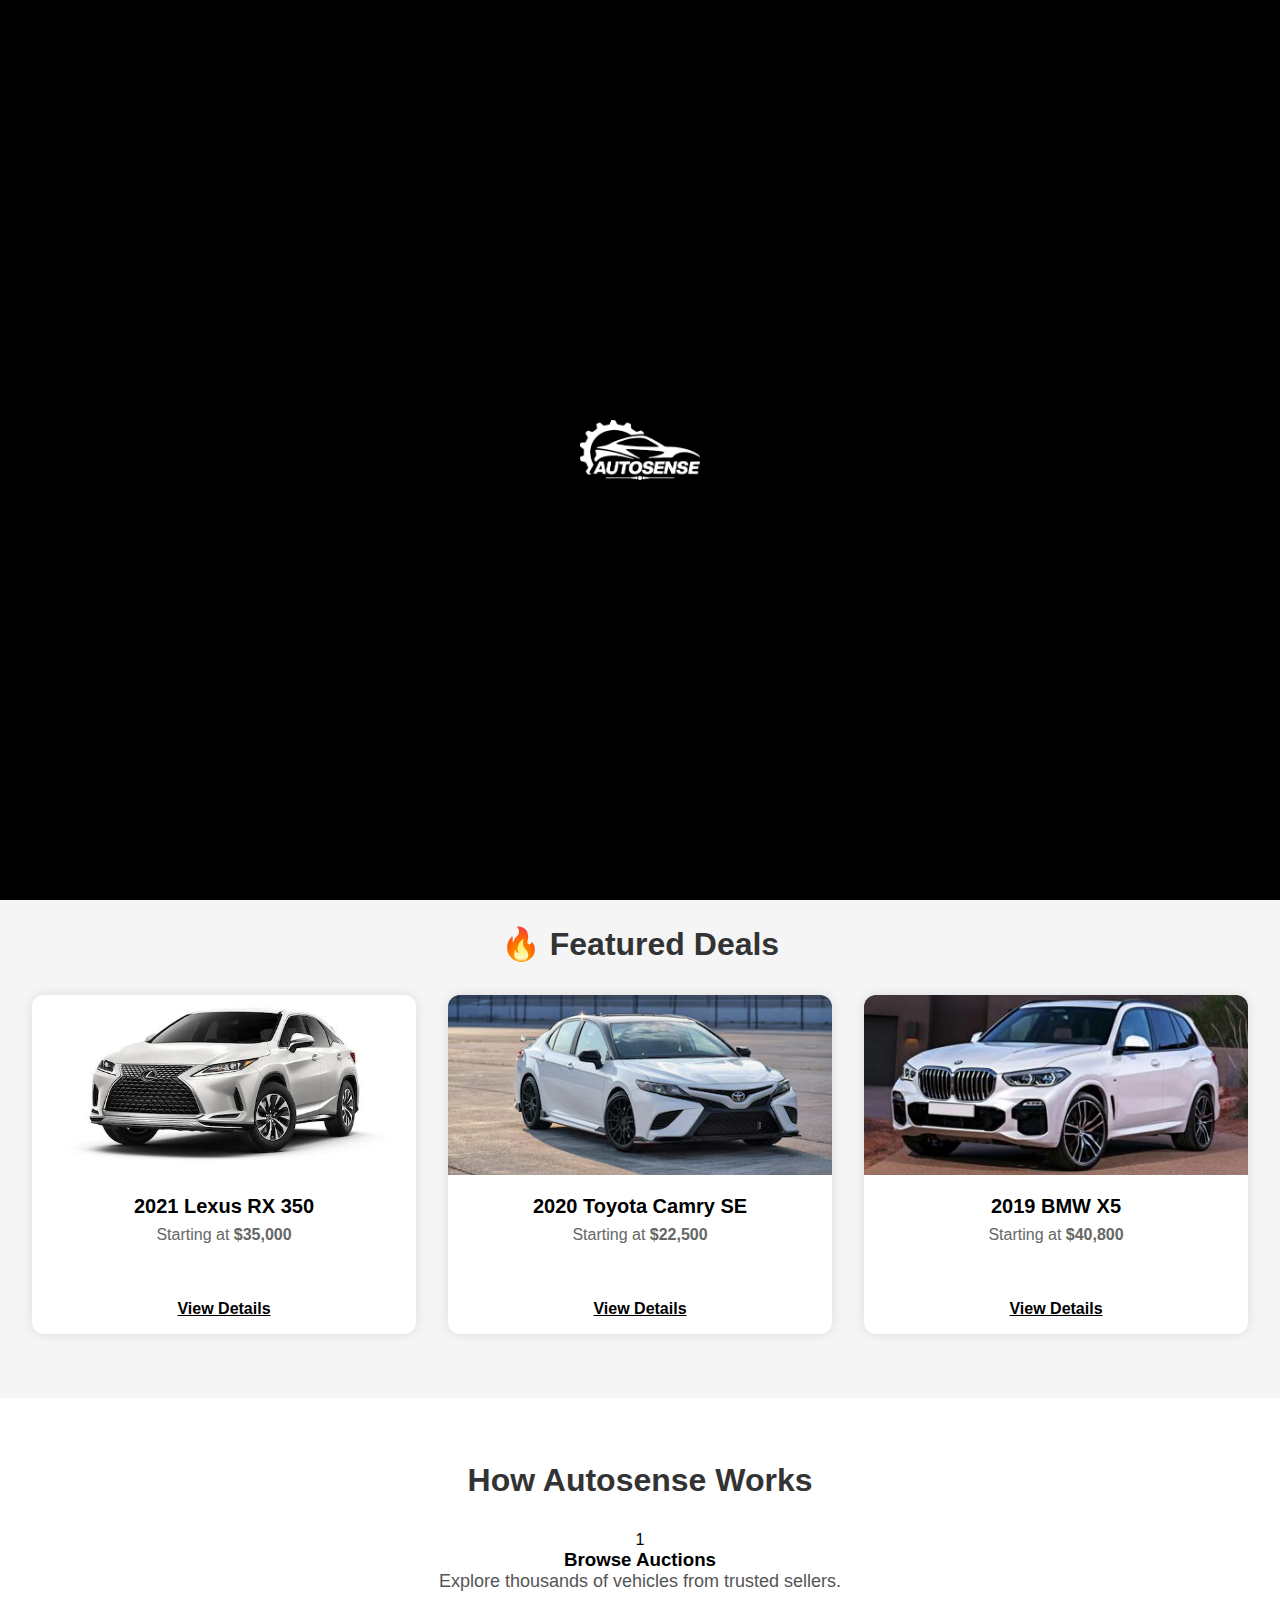
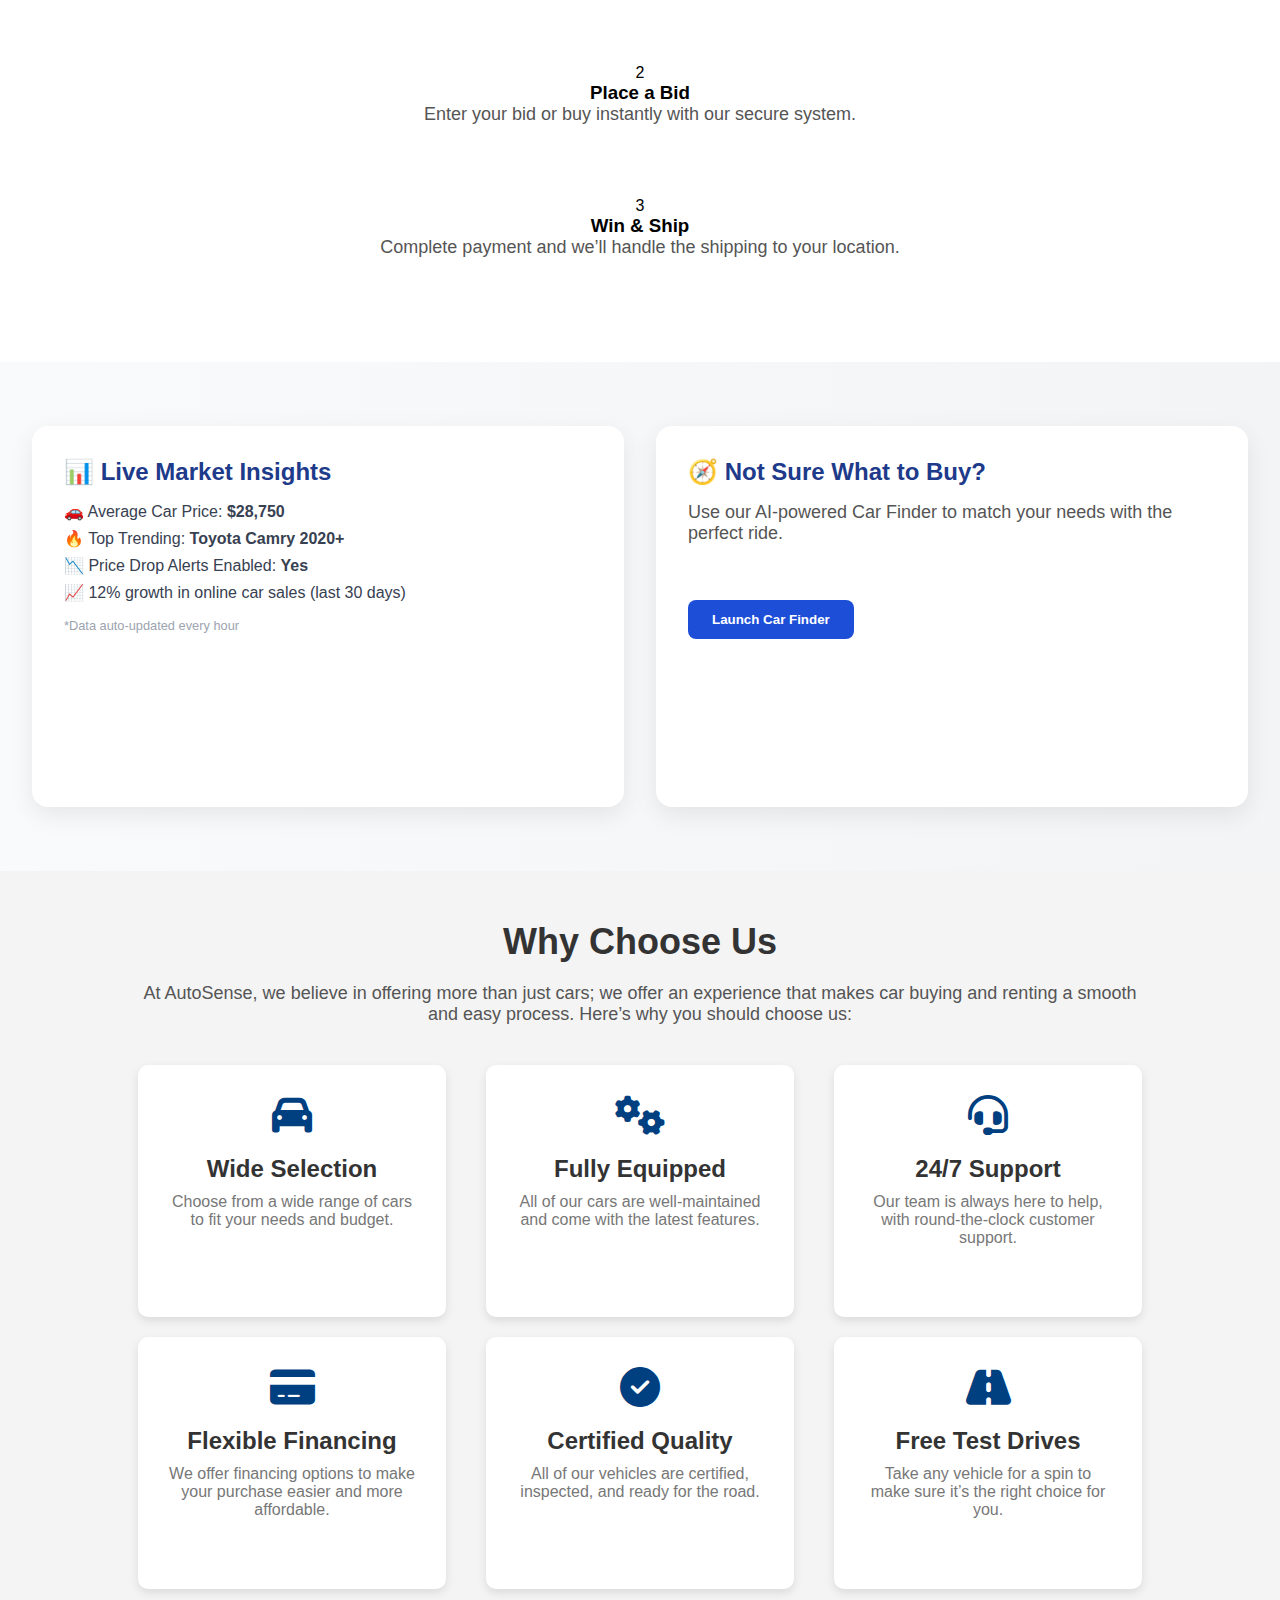
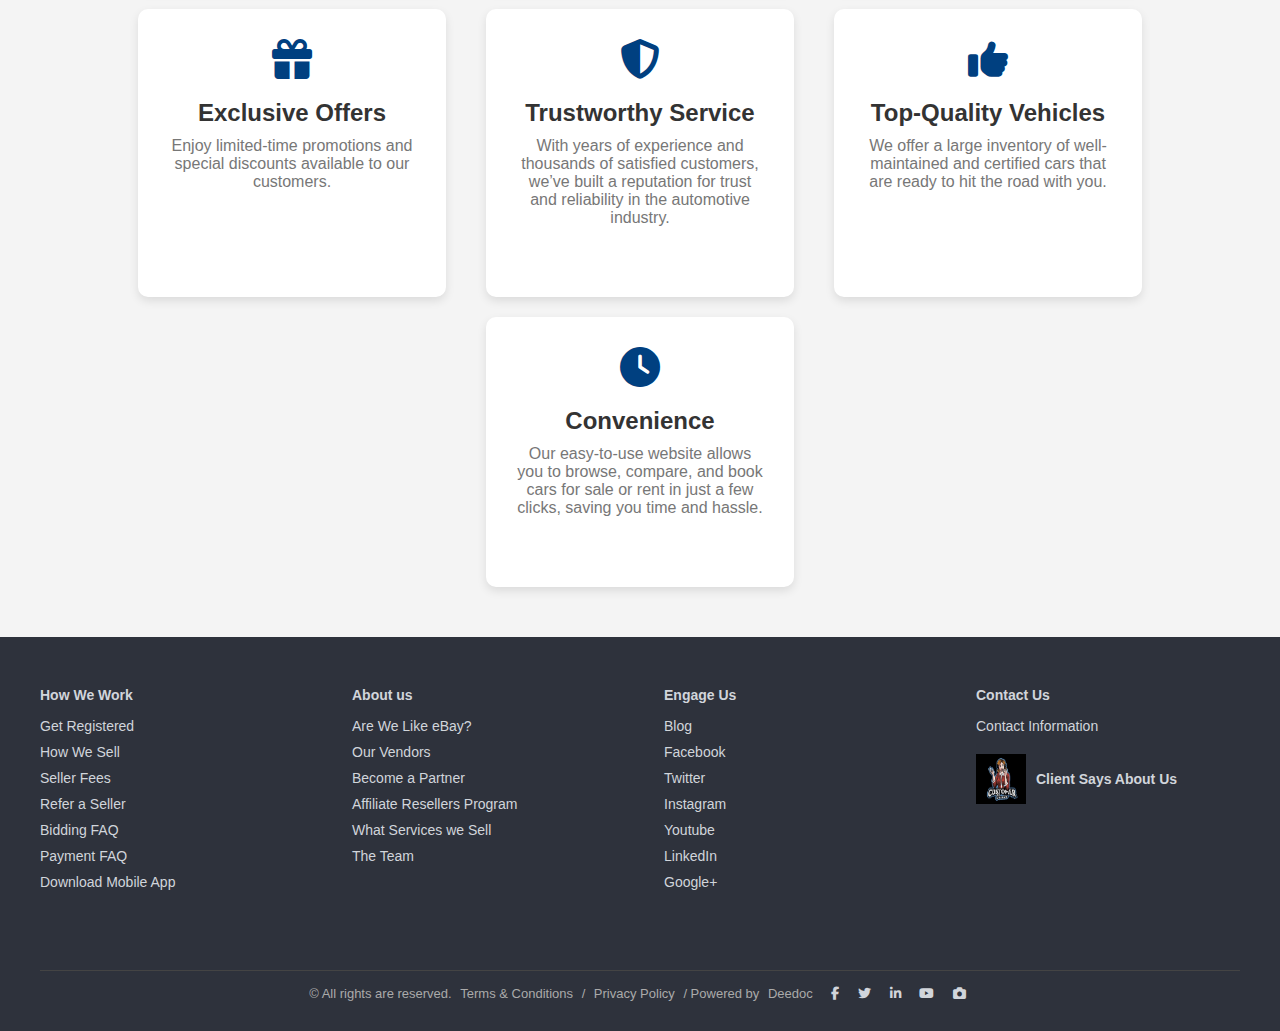
==== index.html @ 04768b2b "Add files via upload" ====
<!DOCTYPE html>
<html lang="en">
<head>
  <meta charset="UTF-8" />
  <meta name="viewport" content="width=device-width, initial-scale=1.0" />
  <title>AutoZone Landing Page</title>
  <link rel="stylesheet" href="https://cdnjs.cloudflare.com/ajax/libs/font-awesome/6.5.0/css/all.min.css" />
  <link rel="stylesheet" href="style.css">
  <style>
    /* Preloader Styles */
    #preloader {
      position: fixed;
      top: 0;
      left: 0;
      width: 100%;
      height: 100%;
      background: #000;
      display: flex;
      align-items: center;
      justify-content: center;
      z-index: 9999;
      transition: opacity 1s ease, transform 1s ease;
    }

    #preloader img {
      width: 120px;
      animation: pulse 2s infinite;
    }

    @keyframes pulse {
      0% { transform: scale(1); opacity: 1; }
      50% { transform: scale(1.1); opacity: 0.8; }
      100% { transform: scale(1); opacity: 1; }
    }

    .preloader-hide {
      opacity: 0;
      transform: scale(1.5);
      pointer-events: none;
    }

    body.loaded #main-content {
      opacity: 1;
      transition: opacity 1s ease 0.5s;
    }

    body.preload-active {
      overflow: hidden;
      height: 100vh;
    }

    #main-content {
      opacity: 0;
    }

    html.preload-active {
  overflow: hidden;
  height: 100vh;
}
  </style>
</head>
<body class="preload-active">

     <!-- Preloader -->
  <div id="preloader">
    <img src="Autosense Logo 3.png" alt="AutoSense Logo">
  </div>

  <div class="main-content">

  <nav>
    <div class="logo">
      <a href="landing.html"><img src="Autosense Logo 3.png" alt="Autosense Logo"></a>
    </div>

    <i class="fas fa-bars" id="menu-icon"></i>
    

    <ul class="nav-links" id="navbar">

      <li><a href="index.html">Home</a></li>

      <li>
        <a href="#">Buyers</a>
        <ul class="dropdown">
          <li><a href="#">Find a Car</a></li>
          <li><a href="#">Rental Services</a></li>
          <li><a href="#">Buy New</a></li>
        </ul>
      </li>

      <li>
        <a href="#">Locations</a>
        <ul class="dropdown">
          <li><a href="#">Lagos</a></li>
          <li><a href="#">Abuja</a></li>
          <li><a href="#">Port Harcourt</a></li>
        </ul>
      </li>

      <li>
        <a href="#">Parts</a>
        <ul class="dropdown">
          <li><a href="#">Buy Parts</a></li>
          <li><a href="#">Accessories</a></li>
        </ul>
      </li>

      <li>
        <a href="#">Vendors</a>
        <ul class="dropdown">
          <li><a href="#">Become a Vendor</a></li>
          <li><a href="#">Vendor Login</a></li>
        </ul>
      </li>

      <li>
        <a href="#">Car Sales</a>
        <ul class="dropdown">
          <li><a href="#">New Listings</a></li>
          <li><a href="#">Certified Used</a></li>
        </ul>
      </li>

      <li><a href="aboutus.html">About Us</a></li>
      <li><a href="login.html ">Sign Up</a></li>
      <li><a href="register.html">Sign In</a></li>
    </ul>
  </nav>

  <section class="hero">
    <div class="hero-slide" style="background-image: url('/nc1.jpeg');">
      <div>
        <h1>Drive Your Dream</h1>
        <div class="cta-buttons">
          <a href="#">Explore Cars</a>
          <a href="#">Window Shopping</a>
        </div>
      </div>
    </div>
    <div class="hero-slide" style="background-image: url('/nc2.jpg');">
      <div>
        <h1>Find Your Perfect Ride</h1>
        <div class="cta-buttons">
          <a href="#">Browse Vehicles</a>
          <a href="#">Get Started</a>
        </div>
      </div>
    </div>
    <div class="hero-slide" style="background-image: url('/nc13\ auction.webp');">
      <div>
        <h1>Join Our Sales Today</h1>
        <div class="cta-buttons">
          <a href="#">Participate</a>
          <a href="#">View Available Cars</a>
        </div>
      </div>
    </div>
    <div class="hero-slide" style="background-image: url('/upgrade.jpg');">
      <div>
        <h1>Get An Upgrade On Your Ride</h1>
        <div class="cta-buttons">
          <a href="#">Participate</a>
          <a href="#">Available Upgrades</a>
        </div>
      </div>
    </div>    
    <div class="dots">
      <span class="dot"></span>
      <span class="dot"></span>
      <span class="dot"></span>
      <span class="dot"></span>
    </div>
  </section>











  <section class="featured-deals">
    <h2>🔥 Featured Deals</h2>
    <div class="deals-grid">
      <div class="deal-card">
        <img src="lexus.jpeg" alt="Car 1">
        <h3>2021 Lexus RX 350</h3>
        <p>Starting at <strong>$35,000</strong></p>
        <a href="#">View Details</a>
      </div>
      <div class="deal-card">
        <img src="toyota.avif" alt="Car 2">
        <h3>2020 Toyota Camry SE</h3>
        <p>Starting at <strong>$22,500</strong></p>
        <a href="#">View Details</a>
      </div>
      <div class="deal-card">
        <img src="bmw.webp" alt="Car 3">
        <h3>2019 BMW X5</h3>
        <p>Starting at <strong>$40,800</strong></p>
        <a href="#">View Details</a>
      </div>
    </div>
  </section>











  <section class="how-it-works">
    <h2>How Autosense Works</h2>
    <div class="steps">
      <div class="step">
        <span>1</span>
        <h3>Browse Auctions</h3>
        <p>Explore thousands of vehicles from trusted sellers.</p>
      </div>
      <div class="step">
        <span>2</span>
        <h3>Place a Bid</h3>
        <p>Enter your bid or buy instantly with our secure system.</p>
      </div>
      <div class="step">
        <span>3</span>
        <h3>Win & Ship</h3>
        <p>Complete payment and we’ll handle the shipping to your location.</p>
      </div>
    </div>
  </section>

  







  <section class="engage-section">
    <!-- Market Insights -->
    <div class="engage-box insights">
      <h2>📊 Live Market Insights</h2>
      <ul>
        <li>🚗 Average Car Price: <strong>$28,750</strong></li>
        <li>🔥 Top Trending: <strong>Toyota Camry 2020+</strong></li>
        <li>📉 Price Drop Alerts Enabled: <strong>Yes</strong></li>
        <li>📈 12% growth in online car sales (last 30 days)</li>
      </ul>
      <p class="disclaimer">*Data auto-updated every hour</p>
    </div>
  
    <!-- Smart Car Finder -->
    <div class="engage-box finder">
      <h2>🧭 Not Sure What to Buy?</h2>
      <p>Use our AI-powered Car Finder to match your needs with the perfect ride.</p>
      <button class="finder-btn">Launch Car Finder</button>
      <div class="car-finder-animation"></div>
    </div>
  </section>
  








  <section class="why-choose-us">
    <div class="container">
      <h2>Why Choose Us</h2>
      <p>At AutoSense, we believe in offering more than just cars; we offer an experience that makes car buying and renting a smooth and easy process. Here’s why you should choose us:</p>
        <div class="features">
        <div class="feature">
          <i class="fa fa-car"></i>
          <h3>Wide Selection</h3>
          <p>Choose from a wide range of cars to fit your needs and budget.</p>
        </div>
        <div class="feature">
          <i class="fa fa-cogs"></i>
          <h3>Fully Equipped</h3>
          <p>All of our cars are well-maintained and come with the latest features.</p>
        </div>
        <div class="feature">
          <i class="fa fa-headset"></i>
          <h3>24/7 Support</h3>
          <p>Our team is always here to help, with round-the-clock customer support.</p>
        </div>
        <div class="feature">
          <i class="fa fa-credit-card"></i>
          <h3>Flexible Financing</h3>
          <p>We offer financing options to make your purchase easier and more affordable.</p>
        </div>
        <div class="feature">
          <i class="fa fa-check-circle"></i>
          <h3>Certified Quality</h3>
          <p>All of our vehicles are certified, inspected, and ready for the road.</p>
        </div>
        <div class="feature">
          <i class="fa fa-road"></i>
          <h3>Free Test Drives</h3>
          <p>Take any vehicle for a spin to make sure it’s the right choice for you.</p>
        </div>
        <div class="feature">
          <i class="fa fa-gift"></i>
          <h3>Exclusive Offers</h3>
          <p>Enjoy limited-time promotions and special discounts available to our customers.</p>
        </div>
        <div class="feature">
          <i class="fa fa-shield-alt"></i>
          <h3>Trustworthy Service</h3>
          <p>With years of experience and thousands of satisfied customers, we’ve built a reputation for trust and reliability in the automotive industry.</p>
        </div>
        <div class="feature">
          <i class="fa fa-thumbs-up"></i>
          <h3>Top-Quality Vehicles</h3>
          <p>We offer a large inventory of well-maintained and certified cars that are ready to hit the road with you.</p>
        </div>
        <div class="feature">
          <i class="fa fa-clock"></i>
          <h3>Convenience</h3>
          <p>Our easy-to-use website allows you to browse, compare, and book cars for sale or rent in just a few clicks, saving you time and hassle.</p>
        </div>
      </div>
      </div>
    </div>
  </section>
  









    <!-------------------------------------------------------------------- footer -------------------------------------------------------------------->
    <footer>
      <div class="footer-container">
        <!-- How We Work -->
        <div class="footer-column">
          <h4>How We Work</h4>
          <ul>
            <li><a href="register.html">Get Registered</a></li>
            <li><a href="#">How We Sell</a></li>
            <li><a href="#">Seller Fees</a></li>
            <li><a href="#">Refer a Seller</a></li>
            <li><a href="#">Bidding FAQ</a></li>
            <li><a href="#">Payment FAQ</a></li>
            <li><a href="#">Download Mobile App</a></li>
          </ul>
        </div>
  
        <!-- About Us -->
        <div class="footer-column">
          <h4>About us</h4>
          <ul>
            <li><a href="#">Are We Like eBay?</a></li>
            <li><a href="#">Our Vendors</a></li>
            <li><a href="#">Become a Partner</a></li>
            <li><a href="#">Affiliate Resellers Program</a></li>
            <li><a href="#">What Services we Sell</a></li>
            <li><a href="#">The Team</a></li>
          </ul>
        </div>
  
        <!-- Engage Us -->
        <div class="footer-column">
          <h4>Engage Us</h4>
          <ul>
            <li><a href="#">Blog</a></li>
            <li><a href="#">Facebook</a></li>
            <li><a href="#">Twitter</a></li>
            <li><a href="#">Instagram</a></li>
            <li><a href="#">Youtube</a></li>
            <li><a href="#">LinkedIn</a></li>
            <li><a href="#">Google+</a></li>
          </ul>
        </div>
  
        <!-- Contact Us -->
        <div class="footer-column">
          <h4>Contact Us</h4>
          <ul>
            <li><a href="#">Contact Information</a></li>
          </ul>
          <div class="client-review">
            <img src="mascot.jpg" alt="Mascot" />
            <span><strong>Client Says About Us</strong></span>
          </div>
        </div>
      </div>
  
      <!-- Bottom Bar -->
      <div class="footer-bottom">
        © All rights are reserved. 
        <a href="#">Terms & Conditions</a> / 
        <a href="#">Privacy Policy</a> / 
        Powered by <a href="#">Deedoc</a> 
        <span class="social-icons">
          <a href="#"><i class="fab fa-facebook-f"></i></a>
          <a href="#"><i class="fab fa-twitter"></i></a>
          <a href="#"><i class="fab fa-linkedin-in"></i></a>
          <a href="#"><i class="fab fa-youtube"></i></a>
          <a href="#"><i class="fas fa-camera"></i></a>
        </span>
      </div>
    </footer>

  </div>
    
    
  
    
  

  <script>
    let currentSlide = 0;
    const slides = document.querySelectorAll('.hero-slide');
    const dots = document.querySelectorAll('.dot');

    function changeSlide() {
      slides[currentSlide].classList.remove('active');
      dots[currentSlide].classList.remove('active');

      currentSlide = (currentSlide + 1) % slides.length;

      slides[currentSlide].classList.add('active');
      dots[currentSlide].classList.add('active');
    }

    setInterval(changeSlide, 5000);

    dots.forEach((dot, index) => {
      dot.addEventListener('click', () => {
        currentSlide = index;
        changeSlide();
      });
    });

    // Initial active slide
    slides[currentSlide].classList.add('active');
    dots[currentSlide].classList.add('active');

    //toggle navbar on small screen
    document.getElementById('menu-icon').addEventListener('click', () => {
 document.getElementById('navbar').classList.toggle('show');
});

  </script>


<script src="script.js"></script>
</body>
</html>
---- style.css ----
* {
  margin: 0;
  padding: 0;
  box-sizing: border-box;
  font-family: 'Segoe UI', sans-serif;
}

:root{
  --background: #001f3f;
  --text: white;
  --dropdown: #003366;
  --button: #0074d9;
  --main-background: white;
}

body {
  background-color: var(--main-background):
}

.autosense-login-background {
  width: 100vw;
  height: 100vh;
  background: url('Autosense Logo.png') no-repeat center center;
  background-size: contain;
  display: flex;
  align-items: center;
  justify-content: center;
  position: relative;
  background-color: var(--background);
  animation: pulseLogo 8s ease-in-out infinite;
}

/* Pulse animation for background logo */
@keyframes pulseLogo {
  0%, 100% {
    background-size: 98%;
    opacity: 1;
  }
  50% {
    background-size: 102%;
    opacity: 0.95;
  }
}

/* Form container with frosted glass & fade-slide animation */
.autosense-login-overlay {
  background: rgba(255, 255, 255, 0.2);
  backdrop-filter: blur(42px);
  -webkit-backdrop-filter: blur(12px);
  border-radius: 16px;
  padding: 40px 30px;
  width: 90%;
  max-width: 400px;
  box-shadow: 0 10px 30px rgba(0, 0, 0, 0.3);
  animation: fadeSlideIn 1.2s ease forwards;
  opacity: 0;
  transform: translateY(20px);
}

/* Fade and slide in */
@keyframes fadeSlideIn {
  to {
    opacity: 1;
    transform: translateY(0);
  }
}

.autosense-login-form {
  display: flex;
  flex-direction: column;
  align-items: center;
}

.autosense-login-form h2 {
  margin-bottom: 25px;
  font-size: 24px;
  color: #fff;
  text-shadow: 1px 1px 4px rgba(0,0,0,0.5);
  animation: popIn 1s ease forwards;
}

/* Title pop-in */
@keyframes popIn {
  0% { transform: scale(0.9); opacity: 0; }
  100% { transform: scale(1); opacity: 1; }
}

.autosense-login-form input {
  width: 100%;
  padding: 12px;
  margin-bottom: 15px;
  border: none;
  border-radius: 8px;
  font-size: 14px;
  background-color: rgba(255, 255, 255, 0.85);
  backdrop-filter: blur(3px);
  transition: all 0.3s ease;
}

.autosense-login-form input:focus {
  outline: none;
  border: 2px solid #0074d9;
  box-shadow: 0 0 10px rgba(0, 116, 217, 0.4);
  background-color: rgba(255, 255, 255, 1);
}

/* Buttons */
.login-btn,
.signup-btn {
  width: 100%;
  padding: 12px;
  font-weight: bold;
  border-radius: 8px;
  margin-top: 10px;
  font-size: 15px;
  cursor: pointer;
  border: none;
  transition: all 0.4s ease;
}

.login-btn {
  background-color: #001f3f;
  color: white;
}

.signup-btn {
  background-color: transparent;
  color: white;
  border: 2px solid white;
}

.login-btn:hover {
  transform: scale(1.05);
  background-color: #003366;
}

.signup-btn:hover {
  transform: scale(1.05);
  background-color: white;
  color: #001f3f;
}

.forgot-password {
  margin-top: 18px;
  font-size: 14px;
  color: #f1f1f1;
  opacity: 0.9;
  transition: all 0.3s ease;
}

.forgot-password a {
  color: #00aaff;
  font-weight: 500;
  text-decoration: none;
}

.forgot-password a:hover {
  text-decoration: underline;
  color: #0099ff;
}










.autosense-login-background {
  width: 100vw;
  height: 100vh;
  background: url('Autosense Logo.png') no-repeat center center;
  background-size: contain;
  display: flex;
  align-items: center;
  justify-content: center;
  position: relative;
  background-color: #001f3f;
  animation: pulseLogo 8s ease-in-out infinite;
}

@keyframes pulseLogo {
  0%, 100% {
    background-size: 98%;
    opacity: 1;
  }
  50% {
    background-size: 102%;
    opacity: 0.95;
  }
}

.autosense-login-overlay {
  background: rgba(255, 255, 255, 0.2);
  backdrop-filter: blur(12px);
  -webkit-backdrop-filter: blur(12px);
  border-radius: 16px;
  padding: 40px 30px;
  width: 90%;
  max-width: 400px;
  box-shadow: 0 10px 30px rgba(0, 0, 0, 0.3);
  animation: fadeSlideIn 1.2s ease forwards;
  opacity: 0;
  transform: translateY(20px);
}

@keyframes fadeSlideIn {
  to {
    opacity: 1;
    transform: translateY(0);
  }
}

.autosense-login-form {
  display: flex;
  flex-direction: column;
  align-items: center;
}

.autosense-signin-form h2 {
  margin-bottom: 25px;
  font-size: 24px;
  color: #fff;
  text-shadow: 1px 1px 4px rgba(0,0,0,0.5);
  animation: popIn 1s ease forwards;
}

@keyframes popIn {
  0% { transform: scale(0.9); opacity: 0; }
  100% { transform: scale(1); opacity: 1; }
}

.autosense-signin-form input {
  width: 100%;
  padding: 12px;
  margin-bottom: 15px;
  border: none;
  border-radius: 8px;
  font-size: 14px;
  background-color: rgba(255, 255, 255, 0.85);
  backdrop-filter: blur(3px);
  transition: all 0.3s ease;
}

.autosense-signin-form input:focus {
  outline: none;
  border: 2px solid #0074d9;
  box-shadow: 0 0 10px rgba(0, 116, 217, 0.4);
  background-color: rgba(255, 255, 255, 1);
}

.login-btn,
.signup-btn {
  width: 100%;
  padding: 12px;
  font-weight: bold;
  border-radius: 8px;
  margin-top: 10px;
  font-size: 15px;
  cursor: pointer;
  border: none;
  transition: all 0.4s ease;
}

.login-btn {
  background-color: #001f3f;
  color: white;
}

.signup-btn {
  background-color: transparent;
  color: white;
  border: 2px solid white;
}

.login-btn:hover {
  transform: scale(1.05);
  background-color: #003366;
}

.signup-btn:hover {
  transform: scale(1.05);
  background-color: white;
  color: #001f3f;
}

.forgot-password {
  margin-top: 18px;
  font-size: 14px;
  color: #f1f1f1;
  opacity: 0.9;
  transition: all 0.3s ease;
  text-align: center;
}

.forgot-password a {
  color: #00aaff;
  font-weight: 500;
  text-decoration: none;
}

.forgot-password a:hover {
  text-decoration: underline;
  color: #0099ff;
}




















nav {
  display: flex;
  justify-content: space-between;
  align-items: center;
  background-color: var(--background);
  padding: 16px 40px;
  position: sticky;
  top: 0;
  z-index: 100;
}

.logo img {
  width: 120px;
  height: auto;
}

.nav-links {
  display: flex;
  list-style: none;
  gap: 1.5rem;
}

#menu-icon {
  display: none;
  font-size: 24px;
  cursor: pointer;
}

.nav-links {
  display: flex;
  list-style: none;
  gap: 30px;
}

.nav-links li {
  position: relative;
}

.nav-links li a {
  color: white;
  text-decoration: none;
  padding: 10px;
  display: block;
}

.nav-links li:hover > ul {
  display: block;
}

.dropdown {
  display: none;
  position: absolute;
  background-color: var(--dropdown);
  top: 45px;
  min-width: 160px;
  margin-top: -5px;
  border-radius: 6px;
  overflow: hidden;
}

.dropdown li a {
  padding: 10px 15px;
  color: #fff;
  font-size: 14px;
}

.dropdown li a:hover {
  background-color: #004080;
}

.hero {
  height: 85vh;
  position: relative;
  display: flex;
  align-items: center;
  justify-content: center;
  text-align: center;
  color: white;
  overflow: hidden;
}

.hero-slide {
  height: 100%;
  width: 100%;
  position: absolute;
  top: 0;
  left: 0;
  transition: transform 1s ease-in-out;
  background-size: cover;
  background-position: center;
  opacity: 0;
  visibility: hidden;
}

.hero-slide.active {
  opacity: 1;
  visibility: visible;
  transform: translateX(0);
}

.hero h1 {
  margin-top: 250px;
  font-size: 48px;
  text-shadow: 2px 2px 6px rgba(0, 0, 0, 0.6);
}

.cta-buttons {
  margin-top: 20px;
}

.cta-buttons a {
  padding: 12px 24px;
  margin: 0 10px;
  background-color: #0074d9;
  color: white;
  text-decoration: none;
  border-radius: 5px;
  transition: background 0.3s ease;
}

.cta-buttons a:hover {
  background-color: #005fa3;
}

.dots {
  position: absolute;
  bottom: 20px;
  left: 50%;
  transform: translateX(-50%);
  display: flex;
  gap: 10px;
}

.dot {
  width: 12px;
  height: 12px;
  border-radius: 50%;
  background-color: white;
  opacity: 0.5;
  transition: opacity 0.3s ease;
  cursor: pointer;
}

.dot.active {
  opacity: 1;
}

#menu-icon {
  display: none;
}








.user-profile {
  position: relative;
  cursor: pointer;
}

.profile-img {
  width: 40px;
  height: 40px;
  object-fit: cover;
  border-radius: 50%;
  border: 2px solid white;
}

.profile-dropdown {
  display: none;
  position: absolute;
  top: 50px;
  right: 0;
  background-color: var(--dropdown);
  min-width: 150px;
  border-radius: 6px;
  box-shadow: 0 2px 10px rgba(0,0,0,0.15);
}

.user-profile:hover .profile-dropdown {
  display: block;
}

.profile-dropdown li a {
  padding: 10px 15px;
  color: white;
  display: block;
  font-size: 14px;
}

.profile-dropdown li a:hover {
  background-color: #004080;
}












.featured-deals {
  padding: 4rem 2rem;
  background: #f5f5f5;
  text-align: center;
}

.featured-deals h2 {
  font-size: 2rem;
  margin-bottom: 2rem;
}

.deals-grid {
  display: grid;
  gap: 2rem;
  grid-template-columns: repeat(auto-fit, minmax(280px, 1fr));
}

.deal-card {
  background: white;
  border-radius: 12px;
  box-shadow: 0 0 12px rgba(0,0,0,0.1);
  overflow: hidden;
  transition: transform 0.3s ease;
}

.deal-card:hover {
  transform: translateY(-10px);
}

.deal-card img {
  width: 100%;
  height: 180px;
  object-fit: cover;
}

.deal-card h3 {
  font-size: 1.25rem;
  margin: 1rem 0 0.5rem;
}

.deal-card p {
  color: #666;
  font-size: 1rem;
}

.deal-card a {
  display: inline-block;
  margin: 1rem 0;
  color: var(--accent);
  font-weight: bold;
}














.how-it-works {
  padding: 4rem 2rem;
  background: #fff;
  text-align: center;
}

.how-it-works h2 {
  font-size: 2rem;
  margin-bottom: 2rem;
}

.steps {
  display: flex;
  flex-direction: column;
  gap: 2rem;
}




.engage-section {
  display: flex;
  flex-direction: column;
  padding: 4rem 2rem;
  gap: 2rem;
  background: linear-gradient(to right, #f9fafb, #f3f4f6);
}

@media (min-width: 768px) {
  .engage-section {
    flex-direction: row;
  }
}

.engage-box {
  flex: 1;
  padding: 2rem;
  background: white;
  border-radius: 1rem;
  box-shadow: 0 8px 24px rgba(0, 0, 0, 0.08);
  position: relative;
  overflow: hidden;
  transition: transform 0.3s ease;
}

.engage-box:hover {
  transform: translateY(-4px);
}

.engage-box h2 {
  font-size: 1.5rem;
  margin-bottom: 1rem;
  color: #1e3a8a;
}

.engage-box ul {
  list-style: none;
  padding: 0;
  margin-bottom: 1rem;
}

.engage-box ul li {
  font-size: 1rem;
  margin-bottom: 0.5rem;
  color: #374151;
}

.disclaimer {
  font-size: 0.8rem;
  color: #9ca3af;
}

.finder-btn {
  margin-top: 1rem;
  background-color: #1d4ed8;
  color: #fff;
  padding: 0.75rem 1.5rem;
  border: none;
  border-radius: 0.5rem;
  font-weight: bold;
  cursor: pointer;
  transition: background-color 0.3s ease;
}

.finder-btn:hover {
  background-color: #2563eb;
}

.car-finder-animation {
  width: 100%;
  height: 120px;
  background: url('https://media.giphy.com/media/v1.Y2lkPTc5MGI3NjExZm5nbHh4Z3F2NGN4czBjdmpqOWs1Y2x3c3BqN3RoZ2pyYjZxZW9xMiZlcD12MV9naWZzX3NlYXJjaCZjdD1n/3o7TKxOhz9h1x3Xbmw/giphy.gif') no-repeat center;
  background-size: contain;
  margin-top: 1rem;
  animation: pulse 2s infinite ease-in-out;
}

@keyframes pulse {
  0% { transform: scale(1); opacity: 0.9; }
  50% { transform: scale(1.05); opacity: 1; }
  100% { transform: scale(1); opacity: 0.9; }
}






















footer {
  background-color: #2e323c;
  color: #d1d5db;
  padding: 50px 40px 30px;
  font-family: Arial, sans-serif;
  font-size: 14px;
}

.footer-container {
  display: flex;
  flex-wrap: wrap;
  justify-content: space-between;
  max-width: 1200px;
  margin: auto;
}

.footer-column {
  width: 22%;
  margin-bottom: 30px;
}

.footer-column h4 {
  font-weight: bold;
  margin-bottom: 15px;
}

.footer-column ul {
  list-style: none;
  padding: 0;
}

.footer-column ul li {
  margin-bottom: 10px;
}

.footer-column a {
  color: #d1d5db;
  text-decoration: none;
}

.footer-column a:hover {
  text-decoration: underline;
}

.client-review {
  display: flex;
  align-items: center;
  margin-top: 20px;
}

.client-review img {
  width: 50px;
  height: 50px;
  margin-right: 10px;
}

/* Bottom Footer */
.footer-bottom {
  border-top: 1px solid #444;
  padding-top: 15px;
  margin-top: 40px;
  text-align: center;
  font-size: 13px;
  color: #aaa;
}

.footer-bottom a {
  color: #aaa;
  margin: 0 5px;
  text-decoration: none;
}

.footer-bottom a:hover {
  text-decoration: underline;
}

.social-icons a {
  margin-left: 10px;
  color: #d1d5db;
}

.social-icons a:hover {
  color: white;
}











.why-choose-us {
  background-color: #f4f4f4;
  padding: 50px 0;
}

.container {
  width: 80%;
  margin: 0 auto;
  text-align: center;
}

h2 {
  font-size: 36px;
  color: #333;
  margin-bottom: 20px;
}

p {
  font-size: 18px;
  color: #555;
  margin-bottom: 40px;
}

/* Features Section */
.features {
  display: flex;
  flex-wrap: wrap;
  justify-content: space-around;
  gap: 20px;
}

.feature {
  background-color: #fff;
  padding: 30px;
  width: 30%;
  border-radius: 10px;
  box-shadow: 0 4px 10px rgba(0, 0, 0, 0.1);
  transition: transform 0.3s ease, box-shadow 0.3s ease;
}

.feature:hover {
  transform: translateY(-10px);
  box-shadow: 0 6px 20px rgba(0, 0, 0, 0.15);
}

.feature i {
  font-size: 40px;
  color: #004080;
  margin-bottom: 20px;
}

.feature h3 {
  font-size: 24px;
  color: #333;
  margin-bottom: 10px;
}

.feature p {
  font-size: 16px;
  color: #777;
}

/* Mobile Responsiveness */
@media (max-width: 768px) {
  .features {
    flex-direction: column;
    align-items: center;
  }

  .feature {
    width: 80%;
    margin-bottom: 20px;
  }
}




























@media (max-width: 768px) {
  #menu-icon {
    display: block;
    margin-right: 20px;
    margin-top: 20px;
  }

  #navbar {
    display: none;
  }

  #navbar.show {
    display: block;
  }

  #navbar {
    display: none;
    position: fixed;
    top: 90px;x
    right: 0;
    width: 70%;
    height: 100vh;
    background-color: #001f3f;
    padding: 20px;
    z-index: 999;
    transition: transform 0.3s ease;
  }

  #navbar.show {
    display: block;
  }

  #menu-icon {
    display: block;
    font-size: 24px;
    cursor: pointer;
    color: white;
    position: fixed;
    top: 20px;
    right: 20px;
    z-index: 1000;
  }

  .nav-links {
    display: none;
    flex-direction: column;
    background: var(--background);
    position: absolute;
    top: 60px;
    right: 10px;
    width: 200px;
    padding: 1rem;
    border-radius: 10px;
    z-index: 1000;
  }

  .nav-links li {
    width: 100%;
    margin: 0.5rem 0;
  }

  .nav-links li a {
    display: block;
    width: 100%;
    padding: 12px;
    border-bottom: 1px solid #004080;
    font-size: 16px;
  }

  /* Dropdowns on mobile (nested inside nav) */
  .nav-links li ul.dropdown {
    position: static;
    display: none;
    background-color: #002244;
    margin-left: 10px;
    border-radius: 0;
  }

  .nav-links li:hover > .dropdown {
    display: block;
  }

  /* Show menu when .show class is added via JS */
  .nav-links.show {
    right: 0;
    display: flex;
  }

  /* Responsive hero */
  .hero h1 {
    margin-top: 300px;
    font-size: 28px;
    padding: 0 10px;
  }

  .cta-buttons {
    flex-direction: column;
  }

  .cta-buttons a {
    margin: 10px auto;
    display: inline-block;
    font-size: 16px;
  }
}
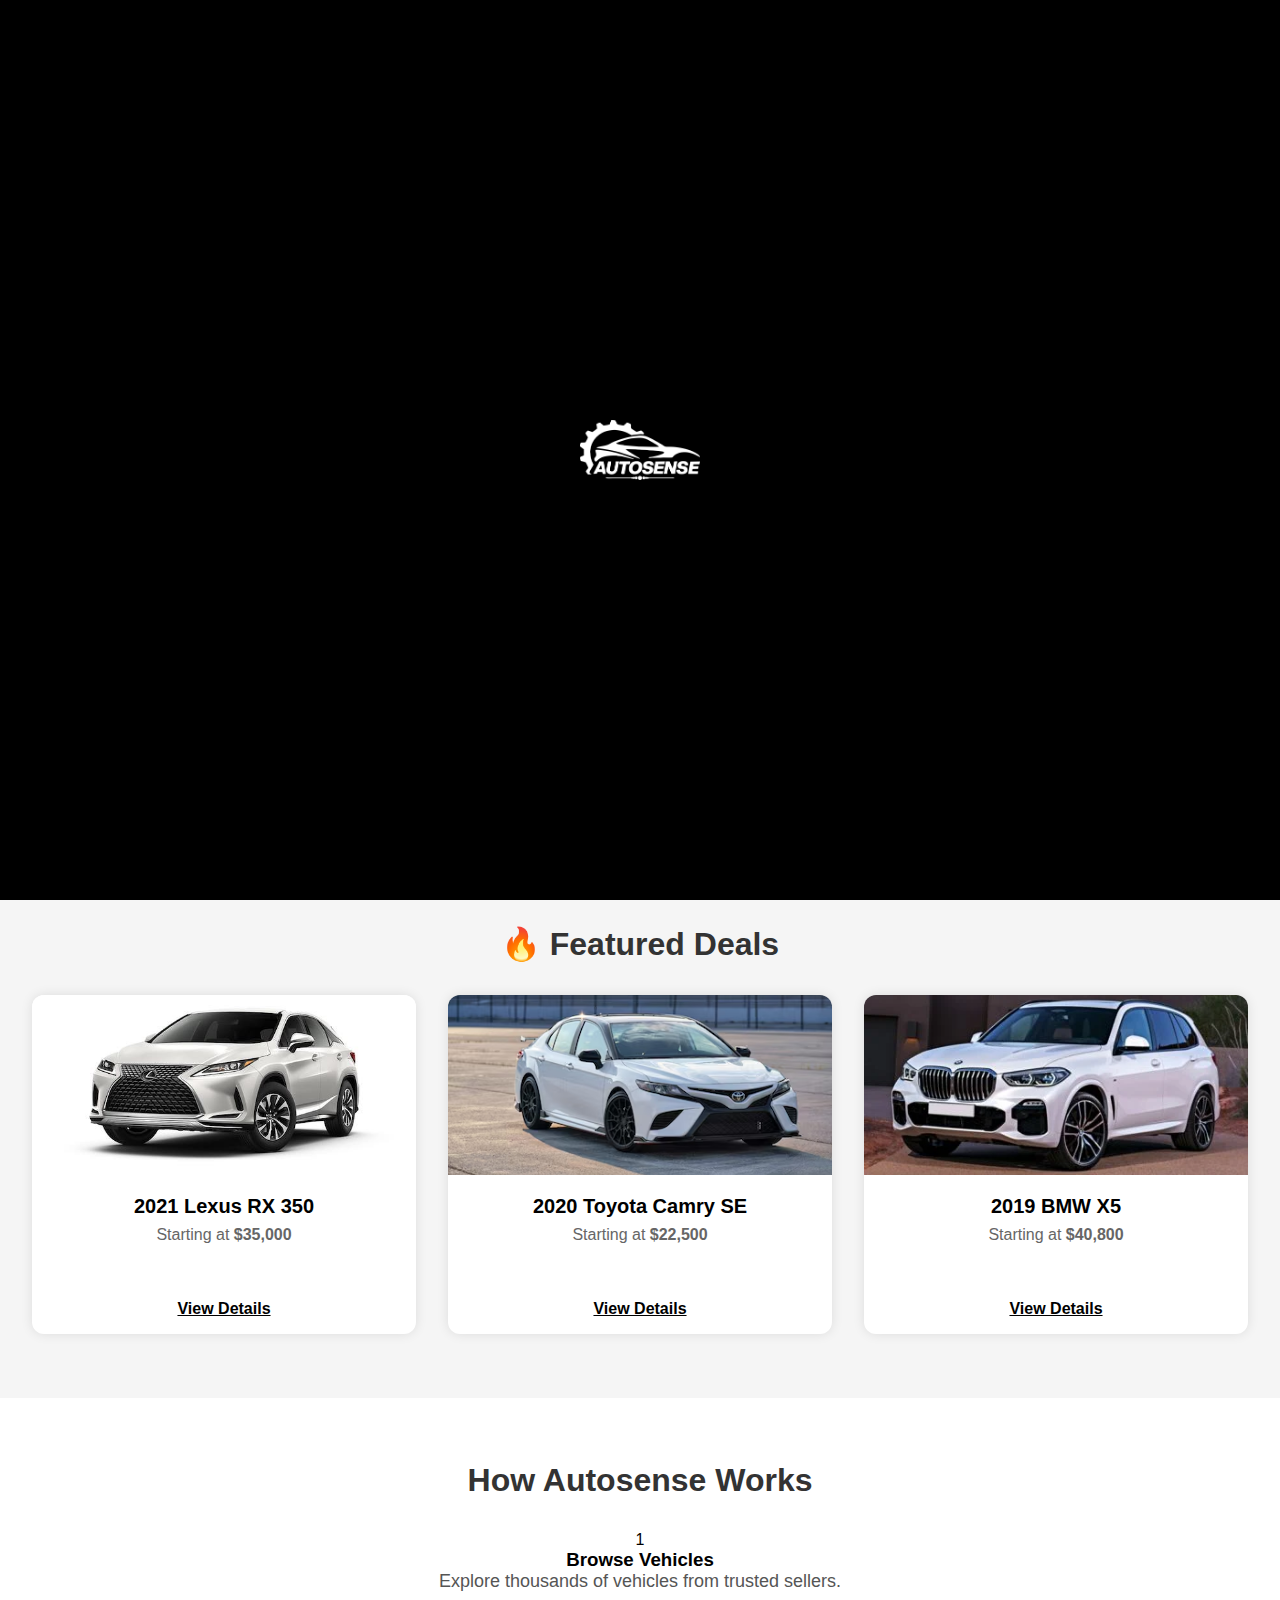
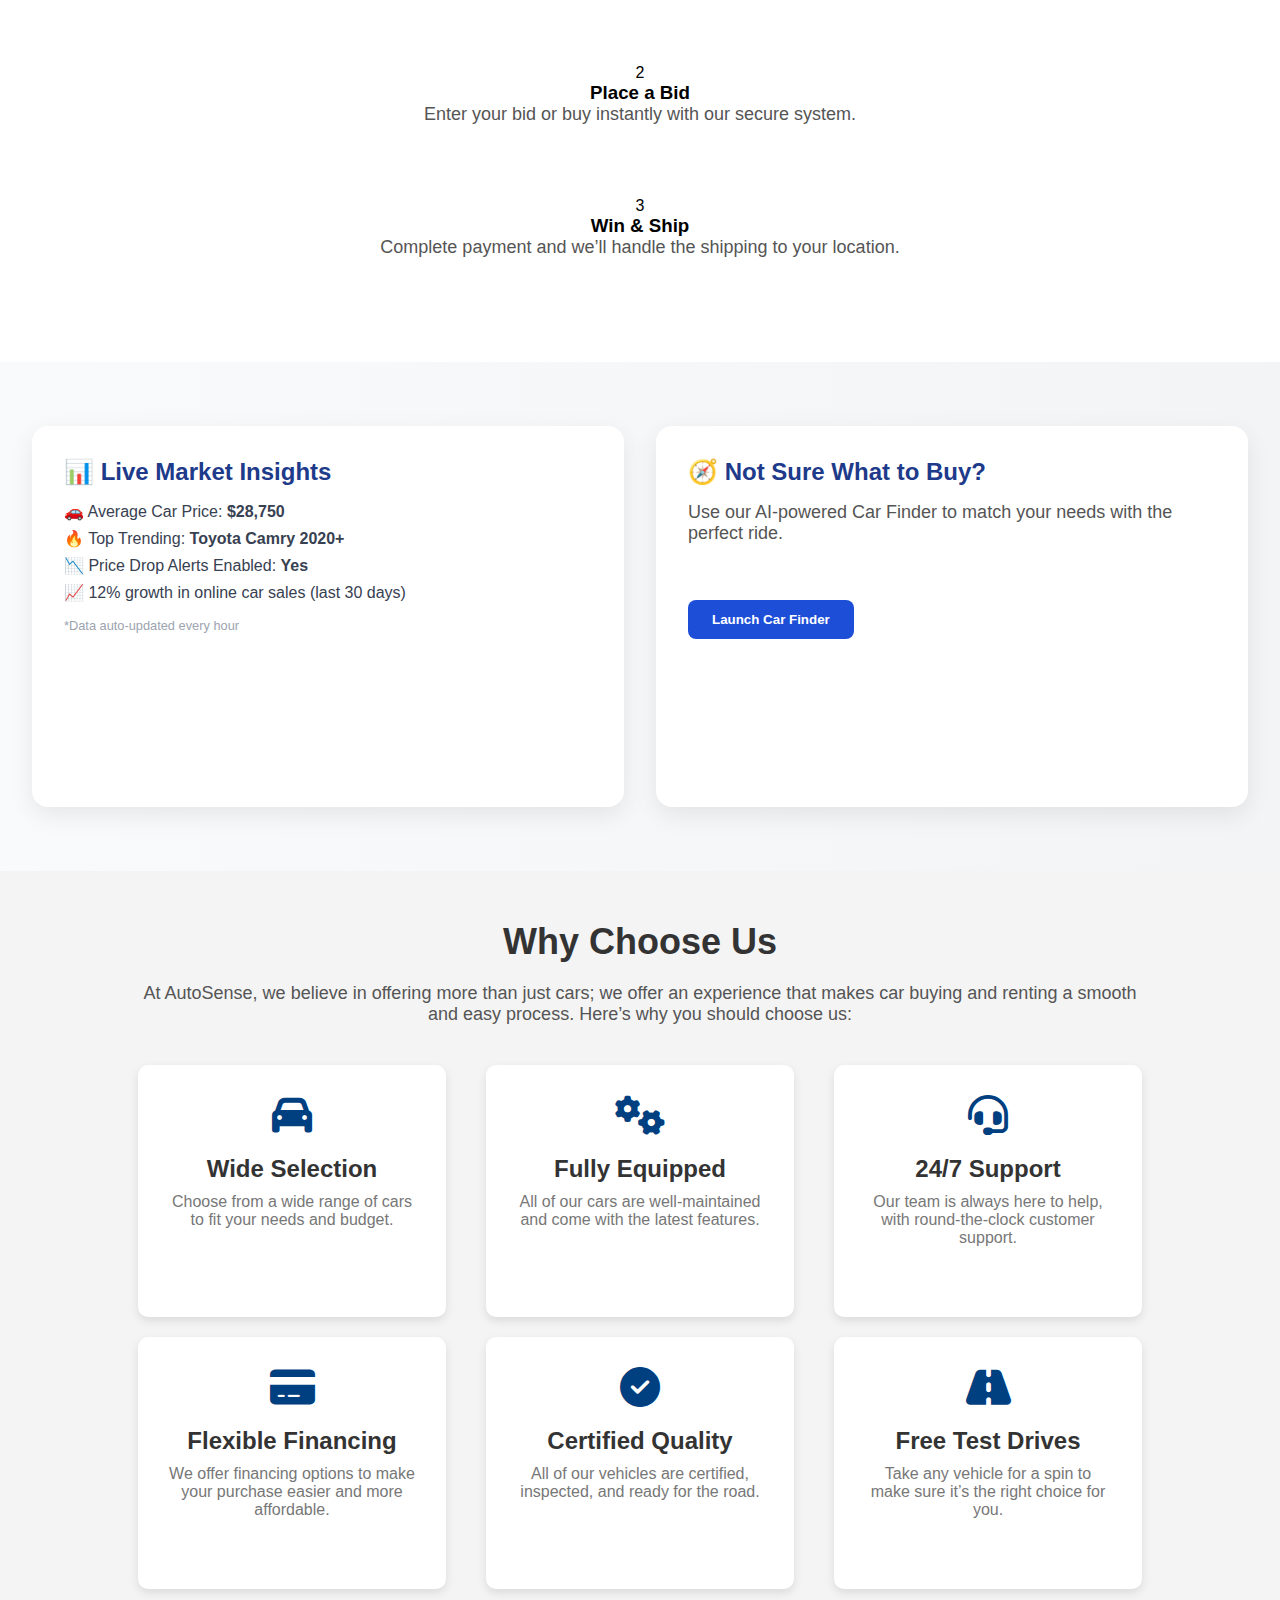
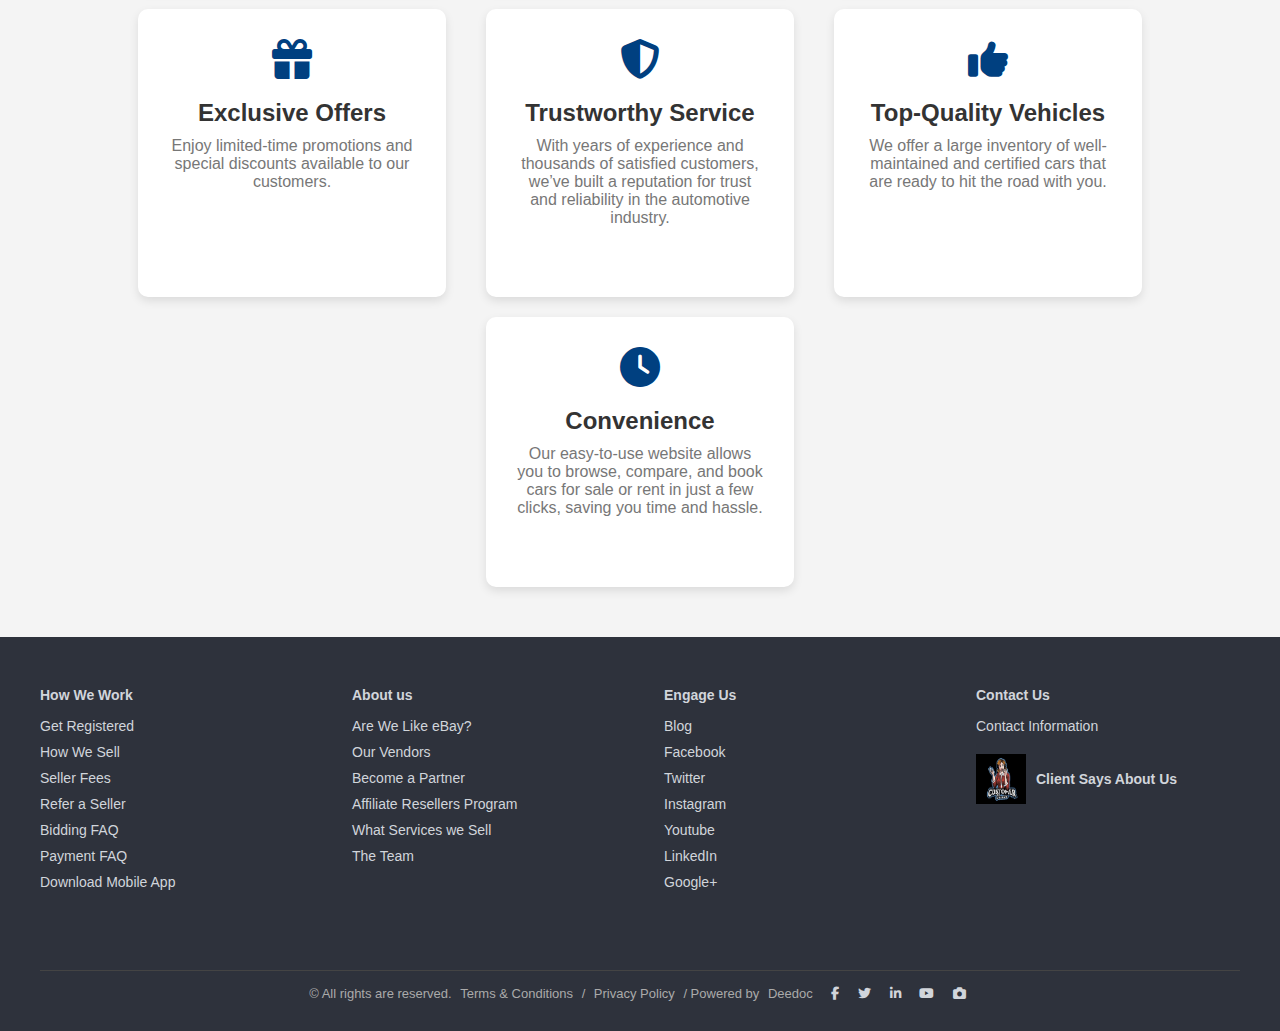
==== commit 4abb2a37: "Update index.html" ====
--- a/index.html
+++ b/index.html
@@ -67,66 +67,65 @@
   </div>
 
   <div class="main-content">
-
-  <nav>
-    <div class="logo">
-      <a href="landing.html"><img src="Autosense Logo 3.png" alt="Autosense Logo"></a>
-    </div>
-
-    <i class="fas fa-bars" id="menu-icon"></i>
-    
-
-    <ul class="nav-links" id="navbar">
-
-      <li><a href="index.html">Home</a></li>
-
-      <li>
-        <a href="#">Buyers</a>
-        <ul class="dropdown">
-          <li><a href="#">Find a Car</a></li>
-          <li><a href="#">Rental Services</a></li>
-          <li><a href="#">Buy New</a></li>
-        </ul>
-      </li>
-
-      <li>
-        <a href="#">Locations</a>
-        <ul class="dropdown">
-          <li><a href="#">Lagos</a></li>
-          <li><a href="#">Abuja</a></li>
-          <li><a href="#">Port Harcourt</a></li>
-        </ul>
-      </li>
-
-      <li>
-        <a href="#">Parts</a>
-        <ul class="dropdown">
-          <li><a href="#">Buy Parts</a></li>
-          <li><a href="#">Accessories</a></li>
-        </ul>
-      </li>
-
-      <li>
-        <a href="#">Vendors</a>
-        <ul class="dropdown">
-          <li><a href="#">Become a Vendor</a></li>
-          <li><a href="#">Vendor Login</a></li>
-        </ul>
-      </li>
-
-      <li>
-        <a href="#">Car Sales</a>
-        <ul class="dropdown">
-          <li><a href="#">New Listings</a></li>
-          <li><a href="#">Certified Used</a></li>
-        </ul>
-      </li>
-
-      <li><a href="aboutus.html">About Us</a></li>
-      <li><a href="login.html ">Sign Up</a></li>
-      <li><a href="register.html">Sign In</a></li>
-    </ul>
-  </nav>
+    <nav>
+      <div class="logo">
+        <a href="landing.html"><img src="Autosense Logo 3.png" alt="Autosense Logo"></a>
+      </div>
+  
+      <i class="fas fa-bars" id="menu-icon"></i>
+      
+  
+      <ul class="nav-links" id="navbar">
+  
+        <li><a href="index.html">Home</a></li>
+  
+        <li>
+          <a href="#">Buyers</a>
+          <ul class="dropdown">
+            <li><a href="#">Find a Car</a></li>
+            <li><a href="#">Rental Services</a></li>
+            <li><a href="#">Buy New</a></li>
+          </ul>
+        </li>
+  
+        <li>
+          <a href="#">Locations</a>
+          <ul class="dropdown">
+            <li><a href="#">Lagos</a></li>
+            <li><a href="#">Abuja</a></li>
+            <li><a href="#">Port Harcourt</a></li>
+          </ul>
+        </li>
+  
+        <li>
+          <a href="#">Parts</a>
+          <ul class="dropdown">
+            <li><a href="#">Buy Parts</a></li>
+            <li><a href="#">Accessories</a></li>
+          </ul>
+        </li>
+  
+        <li>
+          <a href="#">Vendors</a>
+          <ul class="dropdown">
+            <li><a href="#">Become a Vendor</a></li>
+            <li><a href="#">Vendor Login</a></li>
+          </ul>
+        </li>
+  
+        <li>
+          <a href="#">Car Sales</a>
+          <ul class="dropdown">
+            <li><a href="#">New Listings</a></li>
+            <li><a href="#">Certified Used</a></li>
+          </ul>
+        </li>
+  
+        <li><a href="aboutus.html">About Us</a></li>
+        <li><a href="login.html ">Sign Up</a></li>
+        <li><a href="register.html">Sign In</a></li>
+      </ul>
+    </nav>
 
   <section class="hero">
     <div class="hero-slide" style="background-image: url('/nc1.jpeg');">
@@ -222,7 +221,7 @@
     <div class="steps">
       <div class="step">
         <span>1</span>
-        <h3>Browse Auctions</h3>
+        <h3>Browse Vehicles</h3>
         <p>Explore thousands of vehicles from trusted sellers.</p>
       </div>
       <div class="step">
@@ -458,6 +457,33 @@
  document.getElementById('navbar').classList.toggle('show');
 });
 
+
+window.addEventListener("load", () => {
+  setTimeout(() => {
+    const preloader = document.getElementById("preloader");
+    preloader.classList.add("preloader-hide");
+    document.body.classList.add("loaded");
+  }, 5000);
+});
+
+
+window.addEventListener('load', () => {
+  const preloader = document.getElementById('preloader');
+  const content = document.getElementById('main-content');
+
+  setTimeout(() => {
+    preloader.classList.add('preloader-hide');
+    document.body.classList.remove('preload-active');
+    document.documentElement.classList.remove('preload-active'); // Remove from <html> too
+
+    setTimeout(() => {
+      preloader.style.display = 'none';
+      content.style.display = 'block';
+      document.body.classList.add('loaded');
+    }, 1000);
+  }, 5000);
+});
+
   </script>
 
 
--- a/style.css
+++ b/style.css
@@ -1,1026 +1,1085 @@
 * {
-  margin: 0;
-  padding: 0;
-  box-sizing: border-box;
-  font-family: 'Segoe UI', sans-serif;
-}
-
-:root{
-  --background: #001f3f;
-  --text: white;
-  --dropdown: #003366;
-  --button: #0074d9;
-  --main-background: white;
-}
-
-body {
-  background-color: var(--main-background):
-}
-
-.autosense-login-background {
-  width: 100vw;
-  height: 100vh;
-  background: url('Autosense Logo.png') no-repeat center center;
-  background-size: contain;
-  display: flex;
-  align-items: center;
-  justify-content: center;
-  position: relative;
-  background-color: var(--background);
-  animation: pulseLogo 8s ease-in-out infinite;
-}
-
-/* Pulse animation for background logo */
-@keyframes pulseLogo {
-  0%, 100% {
-    background-size: 98%;
-    opacity: 1;
-  }
-  50% {
-    background-size: 102%;
-    opacity: 0.95;
-  }
-}
-
-/* Form container with frosted glass & fade-slide animation */
-.autosense-login-overlay {
-  background: rgba(255, 255, 255, 0.2);
-  backdrop-filter: blur(42px);
-  -webkit-backdrop-filter: blur(12px);
-  border-radius: 16px;
-  padding: 40px 30px;
-  width: 90%;
-  max-width: 400px;
-  box-shadow: 0 10px 30px rgba(0, 0, 0, 0.3);
-  animation: fadeSlideIn 1.2s ease forwards;
-  opacity: 0;
-  transform: translateY(20px);
-}
-
-/* Fade and slide in */
-@keyframes fadeSlideIn {
-  to {
-    opacity: 1;
-    transform: translateY(0);
-  }
-}
-
-.autosense-login-form {
-  display: flex;
-  flex-direction: column;
-  align-items: center;
-}
-
-.autosense-login-form h2 {
-  margin-bottom: 25px;
-  font-size: 24px;
-  color: #fff;
-  text-shadow: 1px 1px 4px rgba(0,0,0,0.5);
-  animation: popIn 1s ease forwards;
-}
-
-/* Title pop-in */
-@keyframes popIn {
-  0% { transform: scale(0.9); opacity: 0; }
-  100% { transform: scale(1); opacity: 1; }
-}
-
-.autosense-login-form input {
-  width: 100%;
-  padding: 12px;
-  margin-bottom: 15px;
-  border: none;
-  border-radius: 8px;
-  font-size: 14px;
-  background-color: rgba(255, 255, 255, 0.85);
-  backdrop-filter: blur(3px);
-  transition: all 0.3s ease;
-}
-
-.autosense-login-form input:focus {
-  outline: none;
-  border: 2px solid #0074d9;
-  box-shadow: 0 0 10px rgba(0, 116, 217, 0.4);
-  background-color: rgba(255, 255, 255, 1);
-}
-
-/* Buttons */
-.login-btn,
-.signup-btn {
-  width: 100%;
-  padding: 12px;
-  font-weight: bold;
-  border-radius: 8px;
-  margin-top: 10px;
-  font-size: 15px;
-  cursor: pointer;
-  border: none;
-  transition: all 0.4s ease;
-}
-
-.login-btn {
-  background-color: #001f3f;
-  color: white;
-}
-
-.signup-btn {
-  background-color: transparent;
-  color: white;
-  border: 2px solid white;
-}
-
-.login-btn:hover {
-  transform: scale(1.05);
-  background-color: #003366;
-}
-
-.signup-btn:hover {
-  transform: scale(1.05);
-  background-color: white;
-  color: #001f3f;
-}
-
-.forgot-password {
-  margin-top: 18px;
-  font-size: 14px;
-  color: #f1f1f1;
-  opacity: 0.9;
-  transition: all 0.3s ease;
-}
-
-.forgot-password a {
-  color: #00aaff;
-  font-weight: 500;
-  text-decoration: none;
-}
-
-.forgot-password a:hover {
-  text-decoration: underline;
-  color: #0099ff;
-}
-
-
-
-
-
-
-
-
-
-
-.autosense-login-background {
-  width: 100vw;
-  height: 100vh;
-  background: url('Autosense Logo.png') no-repeat center center;
-  background-size: contain;
-  display: flex;
-  align-items: center;
-  justify-content: center;
-  position: relative;
-  background-color: #001f3f;
-  animation: pulseLogo 8s ease-in-out infinite;
-}
-
-@keyframes pulseLogo {
-  0%, 100% {
-    background-size: 98%;
-    opacity: 1;
-  }
-  50% {
-    background-size: 102%;
-    opacity: 0.95;
-  }
-}
-
-.autosense-login-overlay {
-  background: rgba(255, 255, 255, 0.2);
-  backdrop-filter: blur(12px);
-  -webkit-backdrop-filter: blur(12px);
-  border-radius: 16px;
-  padding: 40px 30px;
-  width: 90%;
-  max-width: 400px;
-  box-shadow: 0 10px 30px rgba(0, 0, 0, 0.3);
-  animation: fadeSlideIn 1.2s ease forwards;
-  opacity: 0;
-  transform: translateY(20px);
-}
-
-@keyframes fadeSlideIn {
-  to {
-    opacity: 1;
-    transform: translateY(0);
-  }
-}
-
-.autosense-login-form {
-  display: flex;
-  flex-direction: column;
-  align-items: center;
-}
-
-.autosense-signin-form h2 {
-  margin-bottom: 25px;
-  font-size: 24px;
-  color: #fff;
-  text-shadow: 1px 1px 4px rgba(0,0,0,0.5);
-  animation: popIn 1s ease forwards;
-}
-
-@keyframes popIn {
-  0% { transform: scale(0.9); opacity: 0; }
-  100% { transform: scale(1); opacity: 1; }
-}
-
-.autosense-signin-form input {
-  width: 100%;
-  padding: 12px;
-  margin-bottom: 15px;
-  border: none;
-  border-radius: 8px;
-  font-size: 14px;
-  background-color: rgba(255, 255, 255, 0.85);
-  backdrop-filter: blur(3px);
-  transition: all 0.3s ease;
-}
-
-.autosense-signin-form input:focus {
-  outline: none;
-  border: 2px solid #0074d9;
-  box-shadow: 0 0 10px rgba(0, 116, 217, 0.4);
-  background-color: rgba(255, 255, 255, 1);
-}
-
-.login-btn,
-.signup-btn {
-  width: 100%;
-  padding: 12px;
-  font-weight: bold;
-  border-radius: 8px;
-  margin-top: 10px;
-  font-size: 15px;
-  cursor: pointer;
-  border: none;
-  transition: all 0.4s ease;
-}
-
-.login-btn {
-  background-color: #001f3f;
-  color: white;
-}
-
-.signup-btn {
-  background-color: transparent;
-  color: white;
-  border: 2px solid white;
-}
-
-.login-btn:hover {
-  transform: scale(1.05);
-  background-color: #003366;
-}
-
-.signup-btn:hover {
-  transform: scale(1.05);
-  background-color: white;
-  color: #001f3f;
-}
-
-.forgot-password {
-  margin-top: 18px;
-  font-size: 14px;
-  color: #f1f1f1;
-  opacity: 0.9;
-  transition: all 0.3s ease;
-  text-align: center;
-}
-
-.forgot-password a {
-  color: #00aaff;
-  font-weight: 500;
-  text-decoration: none;
-}
-
-.forgot-password a:hover {
-  text-decoration: underline;
-  color: #0099ff;
-}
-
-
-
-
-
-
-
-
-
-
-
-
-
-
-
-
-
-
-
-
-nav {
-  display: flex;
-  justify-content: space-between;
-  align-items: center;
-  background-color: var(--background);
-  padding: 16px 40px;
-  position: sticky;
-  top: 0;
-  z-index: 100;
-}
-
-.logo img {
-  width: 120px;
-  height: auto;
-}
-
-.nav-links {
-  display: flex;
-  list-style: none;
-  gap: 1.5rem;
-}
-
-#menu-icon {
-  display: none;
-  font-size: 24px;
-  cursor: pointer;
-}
-
-.nav-links {
-  display: flex;
-  list-style: none;
-  gap: 30px;
-}
-
-.nav-links li {
-  position: relative;
-}
-
-.nav-links li a {
-  color: white;
-  text-decoration: none;
-  padding: 10px;
-  display: block;
-}
-
-.nav-links li:hover > ul {
-  display: block;
-}
-
-.dropdown {
-  display: none;
-  position: absolute;
-  background-color: var(--dropdown);
-  top: 45px;
-  min-width: 160px;
-  margin-top: -5px;
-  border-radius: 6px;
-  overflow: hidden;
-}
-
-.dropdown li a {
-  padding: 10px 15px;
-  color: #fff;
-  font-size: 14px;
-}
-
-.dropdown li a:hover {
-  background-color: #004080;
-}
-
-.hero {
-  height: 85vh;
-  position: relative;
-  display: flex;
-  align-items: center;
-  justify-content: center;
-  text-align: center;
-  color: white;
-  overflow: hidden;
-}
-
-.hero-slide {
-  height: 100%;
-  width: 100%;
-  position: absolute;
-  top: 0;
-  left: 0;
-  transition: transform 1s ease-in-out;
-  background-size: cover;
-  background-position: center;
-  opacity: 0;
-  visibility: hidden;
-}
-
-.hero-slide.active {
-  opacity: 1;
-  visibility: visible;
-  transform: translateX(0);
-}
-
-.hero h1 {
-  margin-top: 250px;
-  font-size: 48px;
-  text-shadow: 2px 2px 6px rgba(0, 0, 0, 0.6);
-}
-
-.cta-buttons {
-  margin-top: 20px;
-}
-
-.cta-buttons a {
-  padding: 12px 24px;
-  margin: 0 10px;
-  background-color: #0074d9;
-  color: white;
-  text-decoration: none;
-  border-radius: 5px;
-  transition: background 0.3s ease;
-}
-
-.cta-buttons a:hover {
-  background-color: #005fa3;
-}
-
-.dots {
-  position: absolute;
-  bottom: 20px;
-  left: 50%;
-  transform: translateX(-50%);
-  display: flex;
-  gap: 10px;
-}
-
-.dot {
-  width: 12px;
-  height: 12px;
-  border-radius: 50%;
-  background-color: white;
-  opacity: 0.5;
-  transition: opacity 0.3s ease;
-  cursor: pointer;
-}
-
-.dot.active {
-  opacity: 1;
-}
-
-#menu-icon {
-  display: none;
-}
-
-
-
-
-
-
-
-
-.user-profile {
-  position: relative;
-  cursor: pointer;
-}
-
-.profile-img {
-  width: 40px;
-  height: 40px;
-  object-fit: cover;
-  border-radius: 50%;
-  border: 2px solid white;
-}
-
-.profile-dropdown {
-  display: none;
-  position: absolute;
-  top: 50px;
-  right: 0;
-  background-color: var(--dropdown);
-  min-width: 150px;
-  border-radius: 6px;
-  box-shadow: 0 2px 10px rgba(0,0,0,0.15);
-}
-
-.user-profile:hover .profile-dropdown {
-  display: block;
-}
-
-.profile-dropdown li a {
-  padding: 10px 15px;
-  color: white;
-  display: block;
-  font-size: 14px;
-}
-
-.profile-dropdown li a:hover {
-  background-color: #004080;
-}
-
-
-
-
-
-
-
-
-
-
-
-
-.featured-deals {
-  padding: 4rem 2rem;
-  background: #f5f5f5;
-  text-align: center;
-}
-
-.featured-deals h2 {
-  font-size: 2rem;
-  margin-bottom: 2rem;
-}
-
-.deals-grid {
-  display: grid;
-  gap: 2rem;
-  grid-template-columns: repeat(auto-fit, minmax(280px, 1fr));
-}
-
-.deal-card {
-  background: white;
-  border-radius: 12px;
-  box-shadow: 0 0 12px rgba(0,0,0,0.1);
-  overflow: hidden;
-  transition: transform 0.3s ease;
-}
-
-.deal-card:hover {
-  transform: translateY(-10px);
-}
-
-.deal-card img {
-  width: 100%;
-  height: 180px;
-  object-fit: cover;
-}
-
-.deal-card h3 {
-  font-size: 1.25rem;
-  margin: 1rem 0 0.5rem;
-}
-
-.deal-card p {
-  color: #666;
-  font-size: 1rem;
-}
-
-.deal-card a {
-  display: inline-block;
-  margin: 1rem 0;
-  color: var(--accent);
-  font-weight: bold;
-}
-
-
-
-
-
-
-
-
-
-
-
-
-
-
-.how-it-works {
-  padding: 4rem 2rem;
-  background: #fff;
-  text-align: center;
-}
-
-.how-it-works h2 {
-  font-size: 2rem;
-  margin-bottom: 2rem;
-}
-
-.steps {
-  display: flex;
-  flex-direction: column;
-  gap: 2rem;
-}
-
-
-
-
-.engage-section {
-  display: flex;
-  flex-direction: column;
-  padding: 4rem 2rem;
-  gap: 2rem;
-  background: linear-gradient(to right, #f9fafb, #f3f4f6);
-}
-
-@media (min-width: 768px) {
-  .engage-section {
-    flex-direction: row;
-  }
-}
-
-.engage-box {
-  flex: 1;
-  padding: 2rem;
-  background: white;
-  border-radius: 1rem;
-  box-shadow: 0 8px 24px rgba(0, 0, 0, 0.08);
-  position: relative;
-  overflow: hidden;
-  transition: transform 0.3s ease;
-}
-
-.engage-box:hover {
-  transform: translateY(-4px);
-}
-
-.engage-box h2 {
-  font-size: 1.5rem;
-  margin-bottom: 1rem;
-  color: #1e3a8a;
-}
-
-.engage-box ul {
-  list-style: none;
-  padding: 0;
-  margin-bottom: 1rem;
-}
-
-.engage-box ul li {
-  font-size: 1rem;
-  margin-bottom: 0.5rem;
-  color: #374151;
-}
-
-.disclaimer {
-  font-size: 0.8rem;
-  color: #9ca3af;
-}
-
-.finder-btn {
-  margin-top: 1rem;
-  background-color: #1d4ed8;
-  color: #fff;
-  padding: 0.75rem 1.5rem;
-  border: none;
-  border-radius: 0.5rem;
-  font-weight: bold;
-  cursor: pointer;
-  transition: background-color 0.3s ease;
-}
-
-.finder-btn:hover {
-  background-color: #2563eb;
-}
-
-.car-finder-animation {
-  width: 100%;
-  height: 120px;
-  background: url('https://media.giphy.com/media/v1.Y2lkPTc5MGI3NjExZm5nbHh4Z3F2NGN4czBjdmpqOWs1Y2x3c3BqN3RoZ2pyYjZxZW9xMiZlcD12MV9naWZzX3NlYXJjaCZjdD1n/3o7TKxOhz9h1x3Xbmw/giphy.gif') no-repeat center;
-  background-size: contain;
-  margin-top: 1rem;
-  animation: pulse 2s infinite ease-in-out;
-}
-
-@keyframes pulse {
-  0% { transform: scale(1); opacity: 0.9; }
-  50% { transform: scale(1.05); opacity: 1; }
-  100% { transform: scale(1); opacity: 0.9; }
-}
-
-
-
-
-
-
-
-
-
-
-
-
-
-
-
-
-
-
-
-
-
-
-footer {
-  background-color: #2e323c;
-  color: #d1d5db;
-  padding: 50px 40px 30px;
-  font-family: Arial, sans-serif;
-  font-size: 14px;
-}
-
-.footer-container {
-  display: flex;
-  flex-wrap: wrap;
-  justify-content: space-between;
-  max-width: 1200px;
-  margin: auto;
-}
-
-.footer-column {
-  width: 22%;
-  margin-bottom: 30px;
-}
-
-.footer-column h4 {
-  font-weight: bold;
-  margin-bottom: 15px;
-}
-
-.footer-column ul {
-  list-style: none;
-  padding: 0;
-}
-
-.footer-column ul li {
-  margin-bottom: 10px;
-}
-
-.footer-column a {
-  color: #d1d5db;
-  text-decoration: none;
-}
-
-.footer-column a:hover {
-  text-decoration: underline;
-}
-
-.client-review {
-  display: flex;
-  align-items: center;
-  margin-top: 20px;
-}
-
-.client-review img {
-  width: 50px;
-  height: 50px;
-  margin-right: 10px;
-}
-
-/* Bottom Footer */
-.footer-bottom {
-  border-top: 1px solid #444;
-  padding-top: 15px;
-  margin-top: 40px;
-  text-align: center;
-  font-size: 13px;
-  color: #aaa;
-}
-
-.footer-bottom a {
-  color: #aaa;
-  margin: 0 5px;
-  text-decoration: none;
-}
-
-.footer-bottom a:hover {
-  text-decoration: underline;
-}
-
-.social-icons a {
-  margin-left: 10px;
-  color: #d1d5db;
-}
-
-.social-icons a:hover {
-  color: white;
-}
-
-
-
-
-
-
-
-
-
-
-
-.why-choose-us {
-  background-color: #f4f4f4;
-  padding: 50px 0;
-}
-
-.container {
-  width: 80%;
-  margin: 0 auto;
-  text-align: center;
-}
-
-h2 {
-  font-size: 36px;
-  color: #333;
-  margin-bottom: 20px;
-}
-
-p {
-  font-size: 18px;
-  color: #555;
-  margin-bottom: 40px;
-}
-
-/* Features Section */
-.features {
-  display: flex;
-  flex-wrap: wrap;
-  justify-content: space-around;
-  gap: 20px;
-}
-
-.feature {
-  background-color: #fff;
-  padding: 30px;
-  width: 30%;
-  border-radius: 10px;
-  box-shadow: 0 4px 10px rgba(0, 0, 0, 0.1);
-  transition: transform 0.3s ease, box-shadow 0.3s ease;
-}
-
-.feature:hover {
-  transform: translateY(-10px);
-  box-shadow: 0 6px 20px rgba(0, 0, 0, 0.15);
-}
-
-.feature i {
-  font-size: 40px;
-  color: #004080;
-  margin-bottom: 20px;
-}
-
-.feature h3 {
-  font-size: 24px;
-  color: #333;
-  margin-bottom: 10px;
-}
-
-.feature p {
-  font-size: 16px;
-  color: #777;
-}
-
-/* Mobile Responsiveness */
-@media (max-width: 768px) {
-  .features {
+    margin: 0;
+    padding: 0;
+    box-sizing: border-box;
+    font-family: 'Segoe UI', sans-serif;
+  }
+  
+  :root{
+    --background: #001f3f;
+    --text: white;
+    --dropdown: #003366;
+    --button: #0074d9;
+    --main-background: white;
+  }
+  
+  body {
+    background-color: var(--main-background):
+  }
+  
+  .autosense-login-background {
+    width: 100vw;
+    height: 100vh;
+    background: url('Autosense Logo.png') no-repeat center center;
+    background-size: contain;
+    display: flex;
+    align-items: center;
+    justify-content: center;
+    position: relative;
+    background-color: var(--background);
+    animation: pulseLogo 8s ease-in-out infinite;
+  }
+  
+  /* Pulse animation for background logo */
+  @keyframes pulseLogo {
+    0%, 100% {
+      background-size: 98%;
+      opacity: 1;
+    }
+    50% {
+      background-size: 102%;
+      opacity: 0.95;
+    }
+  }
+  
+  /* Form container with frosted glass & fade-slide animation */
+  .autosense-login-overlay {
+    background: rgba(255, 255, 255, 0.2);
+    backdrop-filter: blur(42px);
+    -webkit-backdrop-filter: blur(12px);
+    border-radius: 16px;
+    padding: 40px 30px;
+    width: 90%;
+    max-width: 400px;
+    box-shadow: 0 10px 30px rgba(0, 0, 0, 0.3);
+    animation: fadeSlideIn 1.2s ease forwards;
+    opacity: 0;
+    transform: translateY(20px);
+  }
+  
+  /* Fade and slide in */
+  @keyframes fadeSlideIn {
+    to {
+      opacity: 1;
+      transform: translateY(0);
+    }
+  }
+  
+  .autosense-login-form {
+    display: flex;
     flex-direction: column;
     align-items: center;
   }
+  
+  .autosense-login-form h2 {
+    margin-bottom: 25px;
+    font-size: 24px;
+    color: #fff;
+    text-shadow: 1px 1px 4px rgba(0,0,0,0.5);
+    animation: popIn 1s ease forwards;
+  }
+  
+  /* Title pop-in */
+  @keyframes popIn {
+    0% { transform: scale(0.9); opacity: 0; }
+    100% { transform: scale(1); opacity: 1; }
+  }
+  
+  .autosense-login-form input {
+    width: 100%;
+    padding: 12px;
+    margin-bottom: 15px;
+    border: none;
+    border-radius: 8px;
+    font-size: 14px;
+    background-color: rgba(255, 255, 255, 0.85);
+    backdrop-filter: blur(3px);
+    transition: all 0.3s ease;
+  }
+  
+  .autosense-login-form input:focus {
+    outline: none;
+    border: 2px solid #0074d9;
+    box-shadow: 0 0 10px rgba(0, 116, 217, 0.4);
+    background-color: rgba(255, 255, 255, 1);
+  }
+  
+  /* Buttons */
+  .login-btn,
+  .signup-btn {
+    width: 100%;
+    padding: 12px;
+    font-weight: bold;
+    border-radius: 8px;
+    margin-top: 10px;
+    font-size: 15px;
+    cursor: pointer;
+    border: none;
+    transition: all 0.4s ease;
+  }
+  
+  .login-btn {
+    background-color: #001f3f;
+    color: white;
+  }
+  
+  .signup-btn {
+    background-color: transparent;
+    color: white;
+    border: 2px solid white;
+  }
+  
+  .login-btn:hover {
+    transform: scale(1.05);
+    background-color: #003366;
+  }
+  
+  .signup-btn:hover {
+    transform: scale(1.05);
+    background-color: white;
+    color: #001f3f;
+  }
+  
+  .forgot-password {
+    margin-top: 18px;
+    font-size: 14px;
+    color: #f1f1f1;
+    opacity: 0.9;
+    transition: all 0.3s ease;
+  }
+  
+  .forgot-password a {
+    color: #00aaff;
+    font-weight: 500;
+    text-decoration: none;
+  }
+  
+  .forgot-password a:hover {
+    text-decoration: underline;
+    color: #0099ff;
+  }
+  
+  
+  
+  
+  
+  
+  
+  
+  
+  
+ /* Background Container */
+.autosense-signin-background {
+    width: 100vw;
+    height: 100vh;
+    background: url('Autosense Logo.png') no-repeat center center;
+    background-size: contain;
+    display: flex;
+    align-items: center;
+    justify-content: center;
+    position: relative;
+    background-color: #001f3f;
+    animation: pulseLogo 8s ease-in-out infinite;
+    overflow: hidden;
+  }
+  
+  /* Pulse animation for background */
+  @keyframes pulseLogo {
+    0%, 100% {
+      background-size: 98%;
+      opacity: 1;
+    }
+    50% {
+      background-size: 102%;
+      opacity: 0.95;
+    }
+  }
+  
+  /* Overlay container (Login Box) */
+  .autosense-signin-overlay {
+    background: rgba(255, 255, 255, 0.2);
+    backdrop-filter: blur(12px);
+    -webkit-backdrop-filter: blur(12px);
+    border-radius: 16px;
+    width: 90%;
+    max-width: 400px;
+    max-height: 90vh;
+    padding: 40px 30px;
+    box-shadow: 0 10px 30px rgba(0, 0, 0, 0.3);
+    animation: fadeSlideIn 1.2s ease forwards;
+    opacity: 0;
+    transform: translateY(20px);
+    overflow-y: auto;
+  }
+  
+  /* Smooth slide-in animation */
+  @keyframes fadeSlideIn {
+    to {
+      opacity: 1;
+      transform: translateY(0);
+    }
+  }
+  
+  /* Optional scrollbar style */
+  .autosense-signin-overlay::-webkit-scrollbar {
+    width: 6px;
+  }
+  
+  .autosense-signin-overlay::-webkit-scrollbar-thumb {
+    background: rgba(255, 255, 255, 0.3);
+    border-radius: 8px;
+  }
+  
+  
+  .autosense-signin-form {
+    display: flex;
+    flex-direction: column;
+    align-items: center;
+  }
+  
+  .autosense-signin-form h2 {
+    margin-bottom: 25px;
+    font-size: 24px;
+    color: #fff;
+    text-shadow: 1px 1px 4px rgba(0,0,0,0.5);
+    animation: popIn 1s ease forwards;
+  }
+  
+  @keyframes popIn {
+    0% { transform: scale(0.9); opacity: 0; }
+    100% { transform: scale(1); opacity: 1; }
+  }
+  
+  .autosense-signin-form input {
+    width: 100%;
+    padding: 12px;
+    margin-bottom: 15px;
+    border: none;
+    border-radius: 8px;
+    font-size: 14px;
+    background-color: rgba(255, 255, 255, 0.85);
+    backdrop-filter: blur(3px);
+    transition: all 0.3s ease;
+  }
+  
+  .autosense-signin-form input:focus {
+    outline: none;
+    border: 2px solid #0074d9;
+    box-shadow: 0 0 10px rgba(0, 116, 217, 0.4);
+    background-color: rgba(255, 255, 255, 1);
+  }
+  
+  .login-btn,
+  .signin-btn {
+    width: 100%;
+    padding: 12px;
+    font-weight: bold;
+    border-radius: 8px;
+    margin-top: 10px;
+    font-size: 15px;
+    cursor: pointer;
+    border: none;
+    transition: all 0.4s ease;
+  }
+  
+  .login-btn {
+    background-color: #001f3f;
+    color: white;
+  }
+  
+  .signin-btn {
+    background-color: transparent;
+    color: white;
+    border: 2px solid white;
+  }
+  
+  .login-btn:hover {
+    transform: scale(1.05);
+    background-color: #003366;
+  }
+  
+  .signin-btn:hover {
+    transform: scale(1.05);
+    background-color: white;
+    color: #001f3f;
+  }
 
-  .feature {
-    width: 80%;
-    margin-bottom: 20px;
-  }
-}
-
-
-
-
-
-
-
-
-
-
-
-
-
-
-
-
-
-
-
-
-
-
-
-
-
-
-
-
-@media (max-width: 768px) {
+  
+  
+  
+  
+  
+  
+  
+  
+  
+  
+  
+  
+  
+  
+  
+  
+  
+  
+  
+  nav {
+    display: flex;
+    justify-content: space-between;
+    align-items: center;
+    background-color: var(--background);
+    padding: 16px 40px;
+    position: sticky;
+    top: 0;
+    z-index: 100;
+  }
+  
+  .logo img {
+    width: 120px;
+    height: auto;
+  }
+  
+  .nav-links {
+    display: flex;
+    list-style: none;
+    gap: 1.5rem;
+  }
+  
   #menu-icon {
-    display: block;
-    margin-right: 20px;
-    margin-top: 20px;
-  }
-
-  #navbar {
     display: none;
-  }
-
-  #navbar.show {
-    display: block;
-  }
-
-  #navbar {
-    display: none;
-    position: fixed;
-    top: 90px;x
-    right: 0;
-    width: 70%;
-    height: 100vh;
-    background-color: #001f3f;
-    padding: 20px;
-    z-index: 999;
-    transition: transform 0.3s ease;
-  }
-
-  #navbar.show {
-    display: block;
-  }
-
-  #menu-icon {
-    display: block;
     font-size: 24px;
     cursor: pointer;
+  }
+  
+  .nav-links {
+    display: flex;
+    list-style: none;
+    gap: 30px;
+  }
+  
+  .nav-links li {
+    position: relative;
+  }
+  
+  .nav-links li a {
     color: white;
-    position: fixed;
-    top: 20px;
-    right: 20px;
-    z-index: 1000;
-  }
+    text-decoration: none;
+    padding: 10px;
+    display: block;
+  }
+  
+  .nav-links li:hover > ul {
+    display: block;
+  }
+  
+  .dropdown {
+    display: none;
+    position: absolute;
+    background-color: var(--dropdown);
+    top: 45px;
+    min-width: 160px;
+    margin-top: -5px;
+    border-radius: 6px;
+    overflow: hidden;
+  }
+  
+  .dropdown li a {
+    padding: 10px 15px;
+    color: #fff;
+    font-size: 14px;
+  }
+  
+  .dropdown li a:hover {
+    background-color: #004080;
+  }
+  
+  .hero {
+    height: 85vh;
+    position: relative;
+    display: flex;
+    align-items: center;
+    justify-content: center;
+    text-align: center;
+    color: white;
+    overflow: hidden;
+  }
+  
+  .hero-slide {
+    height: 100%;
+    width: 100%;
+    position: absolute;
+    top: 0;
+    left: 0;
+    transition: transform 1s ease-in-out;
+    background-size: cover;
+    background-position: center;
+    opacity: 0;
+    visibility: hidden;
+  }
+  
+  .hero-slide.active {
+    opacity: 1;
+    visibility: visible;
+    transform: translateX(0);
+  }
+  
+  .hero h1 {
+    margin-top: 250px;
+    font-size: 48px;
+    text-shadow: 2px 2px 6px rgba(0, 0, 0, 0.6);
+  }
+  
+  .cta-buttons {
+    margin-top: 20px;
+  }
+  
+  .cta-buttons a {
+    padding: 12px 24px;
+    margin: 0 10px;
+    background-color: #0074d9;
+    color: white;
+    text-decoration: none;
+    border-radius: 5px;
+    transition: background 0.3s ease;
+  }
+  
+  .cta-buttons a:hover {
+    background-color: #005fa3;
+  }
+  
+  .dots {
+    position: absolute;
+    bottom: 20px;
+    left: 50%;
+    transform: translateX(-50%);
+    display: flex;
+    gap: 10px;
+  }
+  
+  .dot {
+    width: 12px;
+    height: 12px;
+    border-radius: 50%;
+    background-color: white;
+    opacity: 0.5;
+    transition: opacity 0.3s ease;
+    cursor: pointer;
+  }
+  
+  .dot.active {
+    opacity: 1;
+  }
+  
+  #menu-icon {
+    display: none;
+  }
+  
+  
+  
+  
+  
+  
+  
+  
+  .user-profile {
+    position: relative;
+    cursor: pointer;
+  }
+  
+  .profile-img {
+    width: 40px;
+    height: 40px;
+    object-fit: cover;
+    border-radius: 50%;
+    border: 2px solid white;
+  }
+  
+  .profile-dropdown {
+    display: none;
+    position: absolute;
+    top: 50px;
+    right: 0;
+    background-color: var(--dropdown);
+    min-width: 150px;
+    border-radius: 6px;
+    box-shadow: 0 2px 10px rgba(0,0,0,0.15);
+  }
+  
+  .user-profile:hover .profile-dropdown {
+    display: block;
+  }
+  
+  .profile-dropdown li a {
+    padding: 10px 15px;
+    color: white;
+    display: block;
+    font-size: 14px;
+  }
+  
+  .profile-dropdown li a:hover {
+    background-color: #004080;
+  }
+  
+  
+  
+  
+  
+  
+  
+  
+  
+  
+  
+  
+  .featured-deals {
+    padding: 4rem 2rem;
+    background: #f5f5f5;
+    text-align: center;
+  }
+  
+  .featured-deals h2 {
+    font-size: 2rem;
+    margin-bottom: 2rem;
+  }
+  
+  .deals-grid {
+    display: grid;
+    gap: 2rem;
+    grid-template-columns: repeat(auto-fit, minmax(280px, 1fr));
+  }
+  
+  .deal-card {
+    background: white;
+    border-radius: 12px;
+    box-shadow: 0 0 12px rgba(0,0,0,0.1);
+    overflow: hidden;
+    transition: transform 0.3s ease;
+  }
+  
+  .deal-card:hover {
+    transform: translateY(-10px);
+  }
+  
+  .deal-card img {
+    width: 100%;
+    height: 180px;
+    object-fit: cover;
+  }
+  
+  .deal-card h3 {
+    font-size: 1.25rem;
+    margin: 1rem 0 0.5rem;
+  }
+  
+  .deal-card p {
+    color: #666;
+    font-size: 1rem;
+  }
+  
+  .deal-card a {
+    display: inline-block;
+    margin: 1rem 0;
+    color: var(--accent);
+    font-weight: bold;
+  }
+  
+  
+  
+  
+  
+  
+  
+  
+  
+  
+  
+  
+  
+  
+  .how-it-works {
+    padding: 4rem 2rem;
+    background: #fff;
+    text-align: center;
+  }
+  
+  .how-it-works h2 {
+    font-size: 2rem;
+    margin-bottom: 2rem;
+  }
+  
+  .steps {
+    display: flex;
+    flex-direction: column;
+    gap: 2rem;
+  }
+  
+  
+  
+  
+  .engage-section {
+    display: flex;
+    flex-direction: column;
+    padding: 4rem 2rem;
+    gap: 2rem;
+    background: linear-gradient(to right, #f9fafb, #f3f4f6);
+  }
+  
+  @media (min-width: 768px) {
+    .engage-section {
+      flex-direction: row;
+    }
+  }
+  
+  .engage-box {
+    flex: 1;
+    padding: 2rem;
+    background: white;
+    border-radius: 1rem;
+    box-shadow: 0 8px 24px rgba(0, 0, 0, 0.08);
+    position: relative;
+    overflow: hidden;
+    transition: transform 0.3s ease;
+  }
+  
+  .engage-box:hover {
+    transform: translateY(-4px);
+  }
+  
+  .engage-box h2 {
+    font-size: 1.5rem;
+    margin-bottom: 1rem;
+    color: #1e3a8a;
+  }
+  
+  .engage-box ul {
+    list-style: none;
+    padding: 0;
+    margin-bottom: 1rem;
+  }
+  
+  .engage-box ul li {
+    font-size: 1rem;
+    margin-bottom: 0.5rem;
+    color: #374151;
+  }
+  
+  .disclaimer {
+    font-size: 0.8rem;
+    color: #9ca3af;
+  }
+  
+  .finder-btn {
+    margin-top: 1rem;
+    background-color: #1d4ed8;
+    color: #fff;
+    padding: 0.75rem 1.5rem;
+    border: none;
+    border-radius: 0.5rem;
+    font-weight: bold;
+    cursor: pointer;
+    transition: background-color 0.3s ease;
+  }
+  
+  .finder-btn:hover {
+    background-color: #2563eb;
+  }
+  
+  .car-finder-animation {
+    width: 100%;
+    height: 120px;
+    background: url('https://media.giphy.com/media/v1.Y2lkPTc5MGI3NjExZm5nbHh4Z3F2NGN4czBjdmpqOWs1Y2x3c3BqN3RoZ2pyYjZxZW9xMiZlcD12MV9naWZzX3NlYXJjaCZjdD1n/3o7TKxOhz9h1x3Xbmw/giphy.gif') no-repeat center;
+    background-size: contain;
+    margin-top: 1rem;
+    animation: pulse 2s infinite ease-in-out;
+  }
+  
+  @keyframes pulse {
+    0% { transform: scale(1); opacity: 0.9; }
+    50% { transform: scale(1.05); opacity: 1; }
+    100% { transform: scale(1); opacity: 0.9; }
+  }
+  
+  
+  
+  
+  
+  
+  
+  
 
-  .nav-links {
-    display: none;
-    flex-direction: column;
-    background: var(--background);
-    position: absolute;
-    top: 60px;
-    right: 10px;
-    width: 200px;
-    padding: 1rem;
+  .autosense-contact-chat {
+    background: linear-gradient(135deg, #061d2c, #0e2e3f);
+    color: #ffffff;
+    padding: 100px 20px;
+    text-align: center;
+    font-family: 'Poppins', sans-serif;
+    animation: fadeInUp 1.2s ease forwards;
+    opacity: 0;
+  }
+  
+  .chat-intro {
+    max-width: 750px;
+    margin: auto;
+    background: rgba(255, 255, 255, 0.05);
+    padding: 40px 30px;
+    border-radius: 25px;
+    box-shadow: 0 15px 30px rgba(0, 0, 0, 0.25);
+    backdrop-filter: blur(10px);
+    border: 1px solid rgba(255, 255, 255, 0.1);
+  }
+  
+  .chat-intro p {
+    font-size: 1.1rem;
+    line-height: 1.8;
+    margin: 15px 0;
+  }
+  
+  .chat-intro strong {
+    color: #00c3ff;
+  }
+  
+  .chat-contact-btn {
+    margin-top: 25px;
+    display: inline-block;
+    background-color: #00c3ff;
+    color: #061d2c;
+    padding: 14px 34px;
+    font-size: 1rem;
+    font-weight: 600;
+    border-radius: 35px;
+    text-decoration: none;
+    transition: all 0.3s ease;
+  }
+  
+  .chat-contact-btn:hover {
+    background-color: #00a9dd;
+    transform: scale(1.05);
+  }
+  
+  @keyframes fadeInUp {
+    from {
+      opacity: 0;
+      transform: translateY(50px);
+    }
+    to {
+      opacity: 1;
+      transform: translateY(0);
+    }
+  }
+  
+  
+  
+  
+  
+  
+  
+  
+  
+  
+  
+  
+  
+  
+  
+  footer {
+    background-color: #2e323c;
+    color: #d1d5db;
+    padding: 50px 40px 30px;
+    font-family: Arial, sans-serif;
+    font-size: 14px;
+  }
+  
+  .footer-container {
+    display: flex;
+    flex-wrap: wrap;
+    justify-content: space-between;
+    max-width: 1200px;
+    margin: auto;
+  }
+  
+  .footer-column {
+    width: 22%;
+    margin-bottom: 30px;
+  }
+  
+  .footer-column h4 {
+    font-weight: bold;
+    margin-bottom: 15px;
+  }
+  
+  .footer-column ul {
+    list-style: none;
+    padding: 0;
+  }
+  
+  .footer-column ul li {
+    margin-bottom: 10px;
+  }
+  
+  .footer-column a {
+    color: #d1d5db;
+    text-decoration: none;
+  }
+  
+  .footer-column a:hover {
+    text-decoration: underline;
+  }
+  
+  .client-review {
+    display: flex;
+    align-items: center;
+    margin-top: 20px;
+  }
+  
+  .client-review img {
+    width: 50px;
+    height: 50px;
+    margin-right: 10px;
+  }
+  
+  /* Bottom Footer */
+  .footer-bottom {
+    border-top: 1px solid #444;
+    padding-top: 15px;
+    margin-top: 40px;
+    text-align: center;
+    font-size: 13px;
+    color: #aaa;
+  }
+  
+  .footer-bottom a {
+    color: #aaa;
+    margin: 0 5px;
+    text-decoration: none;
+  }
+  
+  .footer-bottom a:hover {
+    text-decoration: underline;
+  }
+  
+  .social-icons a {
+    margin-left: 10px;
+    color: #d1d5db;
+  }
+  
+  .social-icons a:hover {
+    color: white;
+  }
+  
+  
+  
+  
+  
+  
+  
+  
+  
+  
+  
+  .why-choose-us {
+    background-color: #f4f4f4;
+    padding: 50px 0;
+  }
+  
+  .container {
+    width: 80%;
+    margin: 0 auto;
+    text-align: center;
+  }
+  
+  h2 {
+    font-size: 36px;
+    color: #333;
+    margin-bottom: 20px;
+  }
+  
+  p {
+    font-size: 18px;
+    color: #555;
+    margin-bottom: 40px;
+  }
+  
+  /* Features Section */
+  .features {
+    display: flex;
+    flex-wrap: wrap;
+    justify-content: space-around;
+    gap: 20px;
+  }
+  
+  .feature {
+    background-color: #fff;
+    padding: 30px;
+    width: 30%;
     border-radius: 10px;
-    z-index: 1000;
-  }
-
-  .nav-links li {
-    width: 100%;
-    margin: 0.5rem 0;
-  }
-
-  .nav-links li a {
-    display: block;
-    width: 100%;
-    padding: 12px;
-    border-bottom: 1px solid #004080;
+    box-shadow: 0 4px 10px rgba(0, 0, 0, 0.1);
+    transition: transform 0.3s ease, box-shadow 0.3s ease;
+  }
+  
+  .feature:hover {
+    transform: translateY(-10px);
+    box-shadow: 0 6px 20px rgba(0, 0, 0, 0.15);
+  }
+  
+  .feature i {
+    font-size: 40px;
+    color: #004080;
+    margin-bottom: 20px;
+  }
+  
+  .feature h3 {
+    font-size: 24px;
+    color: #333;
+    margin-bottom: 10px;
+  }
+  
+  .feature p {
     font-size: 16px;
-  }
-
-  /* Dropdowns on mobile (nested inside nav) */
-  .nav-links li ul.dropdown {
-    position: static;
-    display: none;
-    background-color: #002244;
-    margin-left: 10px;
-    border-radius: 0;
-  }
-
-  .nav-links li:hover > .dropdown {
-    display: block;
-  }
-
-  /* Show menu when .show class is added via JS */
-  .nav-links.show {
-    right: 0;
-    display: flex;
-  }
-
-  /* Responsive hero */
-  .hero h1 {
-    margin-top: 300px;
-    font-size: 28px;
-    padding: 0 10px;
-  }
-
-  .cta-buttons {
-    flex-direction: column;
-  }
-
-  .cta-buttons a {
-    margin: 10px auto;
-    display: inline-block;
-    font-size: 16px;
-  }
-}+    color: #777;
+  }
+  
+  /* Mobile Responsiveness */
+  @media (max-width: 768px) {
+    .features {
+      flex-direction: column;
+      align-items: center;
+    }
+  
+    .feature {
+      width: 80%;
+      margin-bottom: 20px;
+    }
+  }
+  
+  
+  
+  
+  
+  
+  
+  
+  
+  
+  
+  
+  
+  
+  
+  
+  
+  
+  
+  
+  
+  
+  
+  
+  
+  
+  
+  
+  @media (max-width: 768px) {
+    #menu-icon {
+      display: block;
+      margin-right: 20px;
+      margin-top: 20px;
+    }
+  
+    #navbar {
+      display: none;
+    }
+  
+    #navbar.show {
+      display: block;
+    }
+  
+    #navbar {
+      display: none;
+      position: fixed;
+      top: 90px;x
+      right: 0;
+      width: 70%;
+      height: 100vh;
+      background-color: #001f3f;
+      padding: 20px;
+      z-index: 999;
+      transition: transform 0.3s ease;
+    }
+  
+    #navbar.show {
+      display: block;
+    }
+  
+    #menu-icon {
+      display: block;
+      font-size: 24px;
+      cursor: pointer;
+      color: white;
+      position: fixed;
+      top: 20px;
+      right: 20px;
+      z-index: 1000;
+    }
+  
+    .nav-links {
+      display: none;
+      flex-direction: column;
+      background: var(--background);
+      position: absolute;
+      top: 60px;
+      right: 10px;
+      width: 200px;
+      padding: 1rem;
+      border-radius: 10px;
+      z-index: 1000;
+    }
+  
+    .nav-links li {
+      width: 100%;
+      margin: 0.5rem 0;
+    }
+  
+    .nav-links li a {
+      display: block;
+      width: 100%;
+      padding: 12px;
+      border-bottom: 1px solid #004080;
+      font-size: 16px;
+    }
+  
+    /* Dropdowns on mobile (nested inside nav) */
+    .nav-links li ul.dropdown {
+      position: static;
+      display: none;
+      background-color: #002244;
+      margin-left: 10px;
+      border-radius: 0;
+    }
+  
+    .nav-links li:hover > .dropdown {
+      display: block;
+    }
+  
+    /* Show menu when .show class is added via JS */
+    .nav-links.show {
+      right: 0;
+      display: flex;
+    }
+  
+    /* Responsive hero */
+    .hero h1 {
+      margin-top: 300px;
+      font-size: 28px;
+      padding: 0 10px;
+    }
+  
+    .cta-buttons {
+      flex-direction: column;
+    }
+  
+    .cta-buttons a {
+      margin: 10px auto;
+      display: inline-block;
+      font-size: 16px;
+    }
+  }
